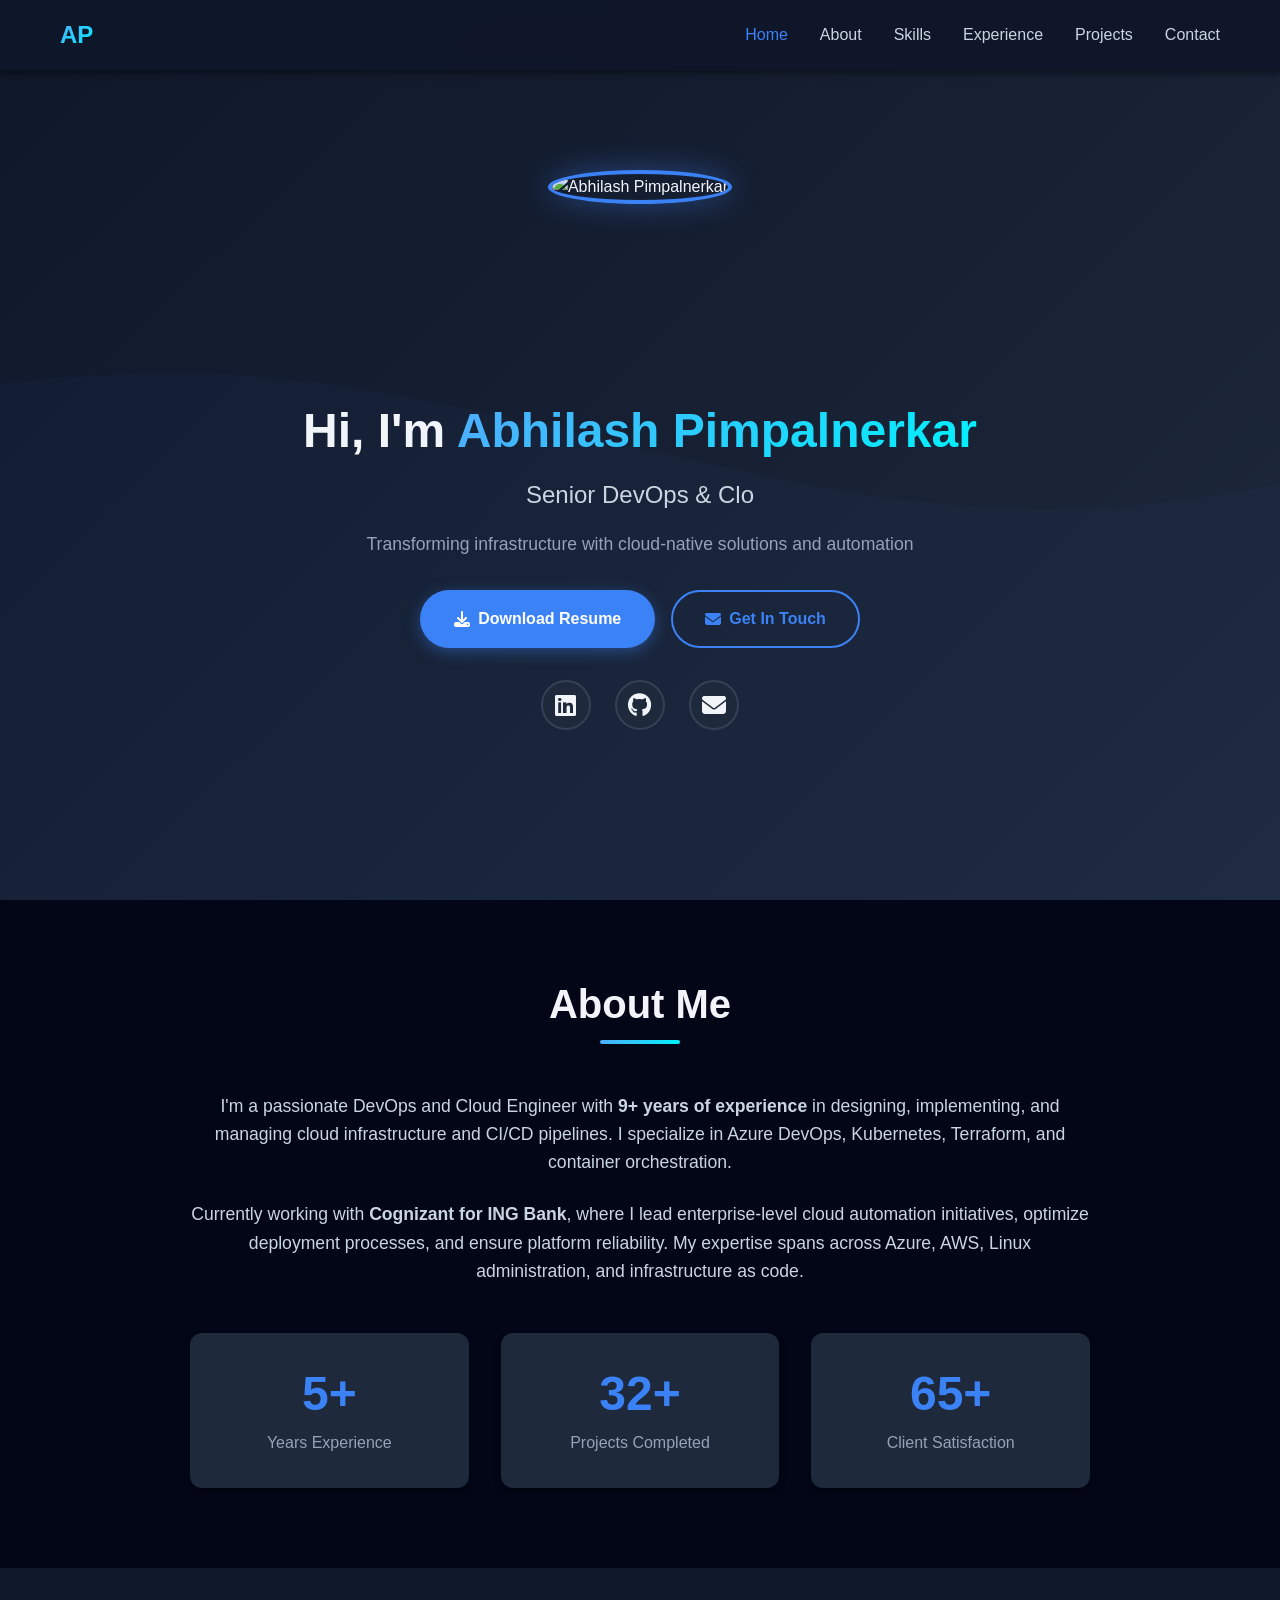
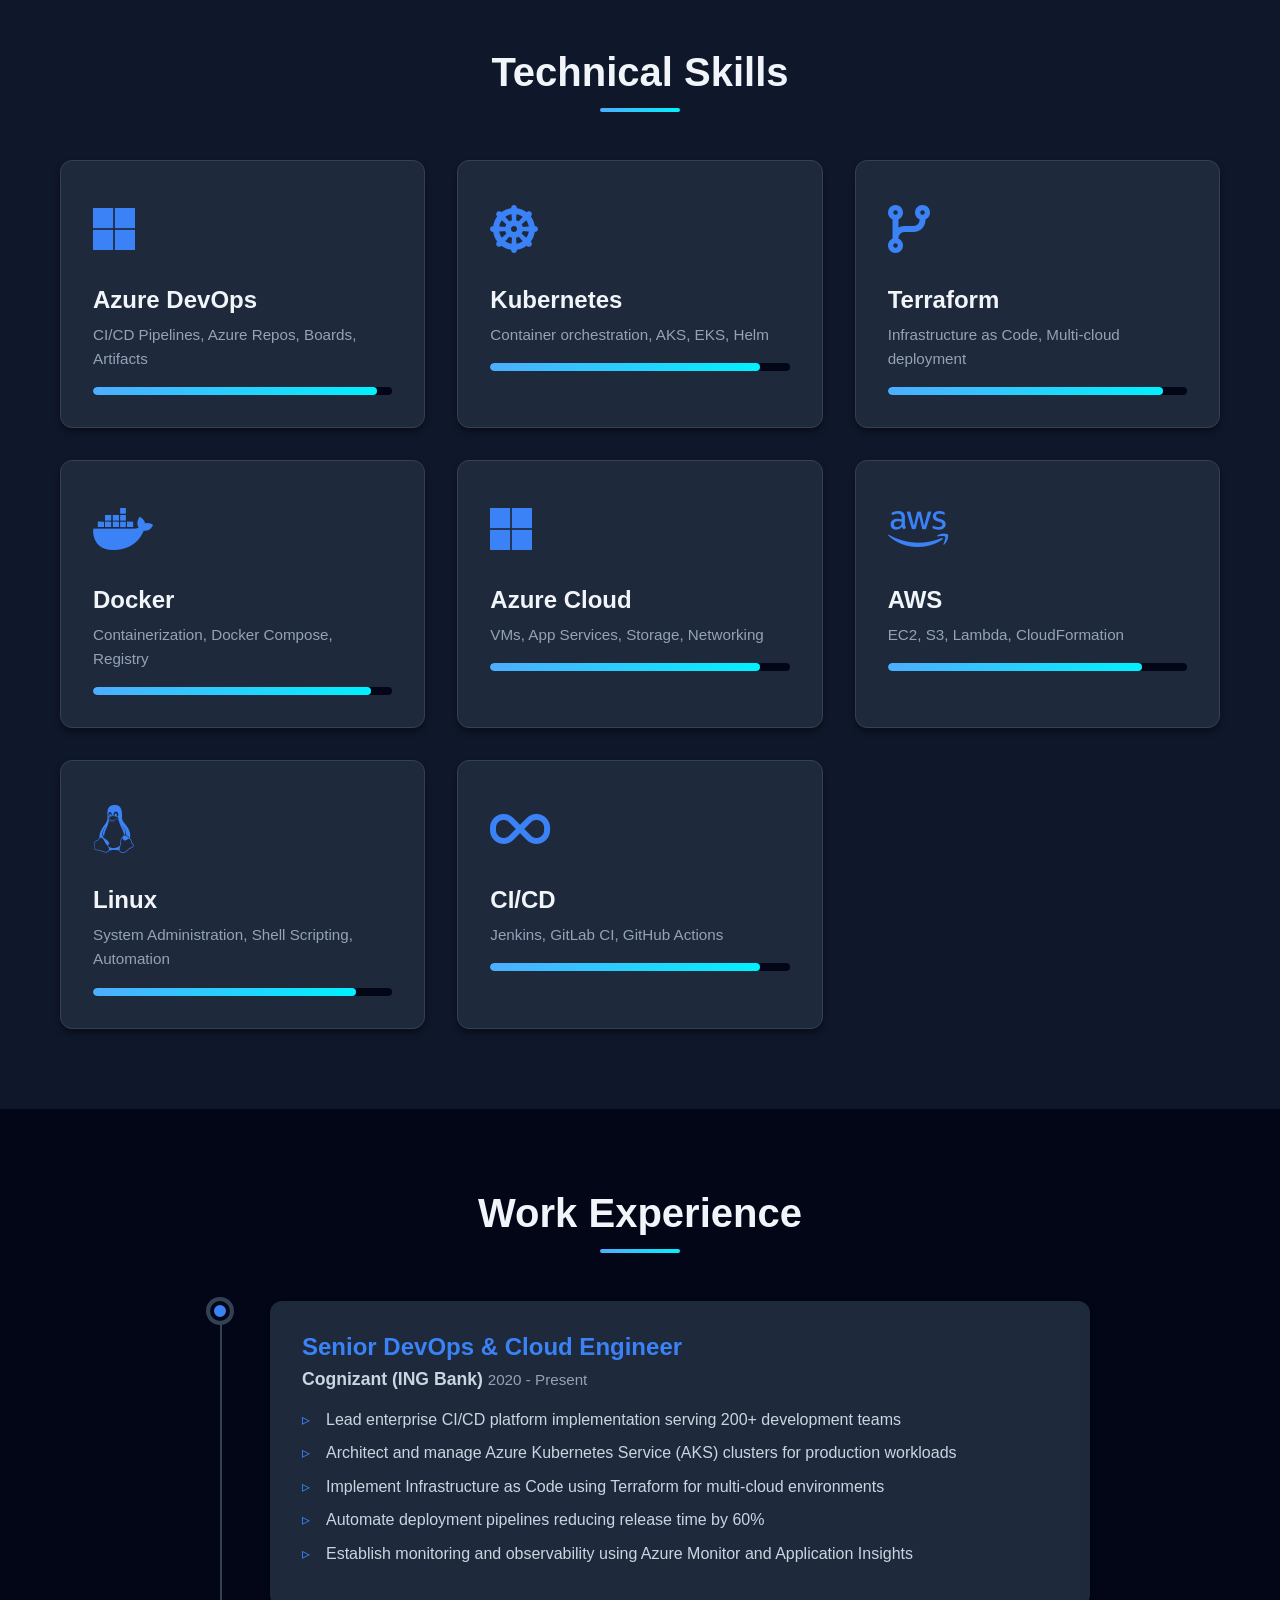
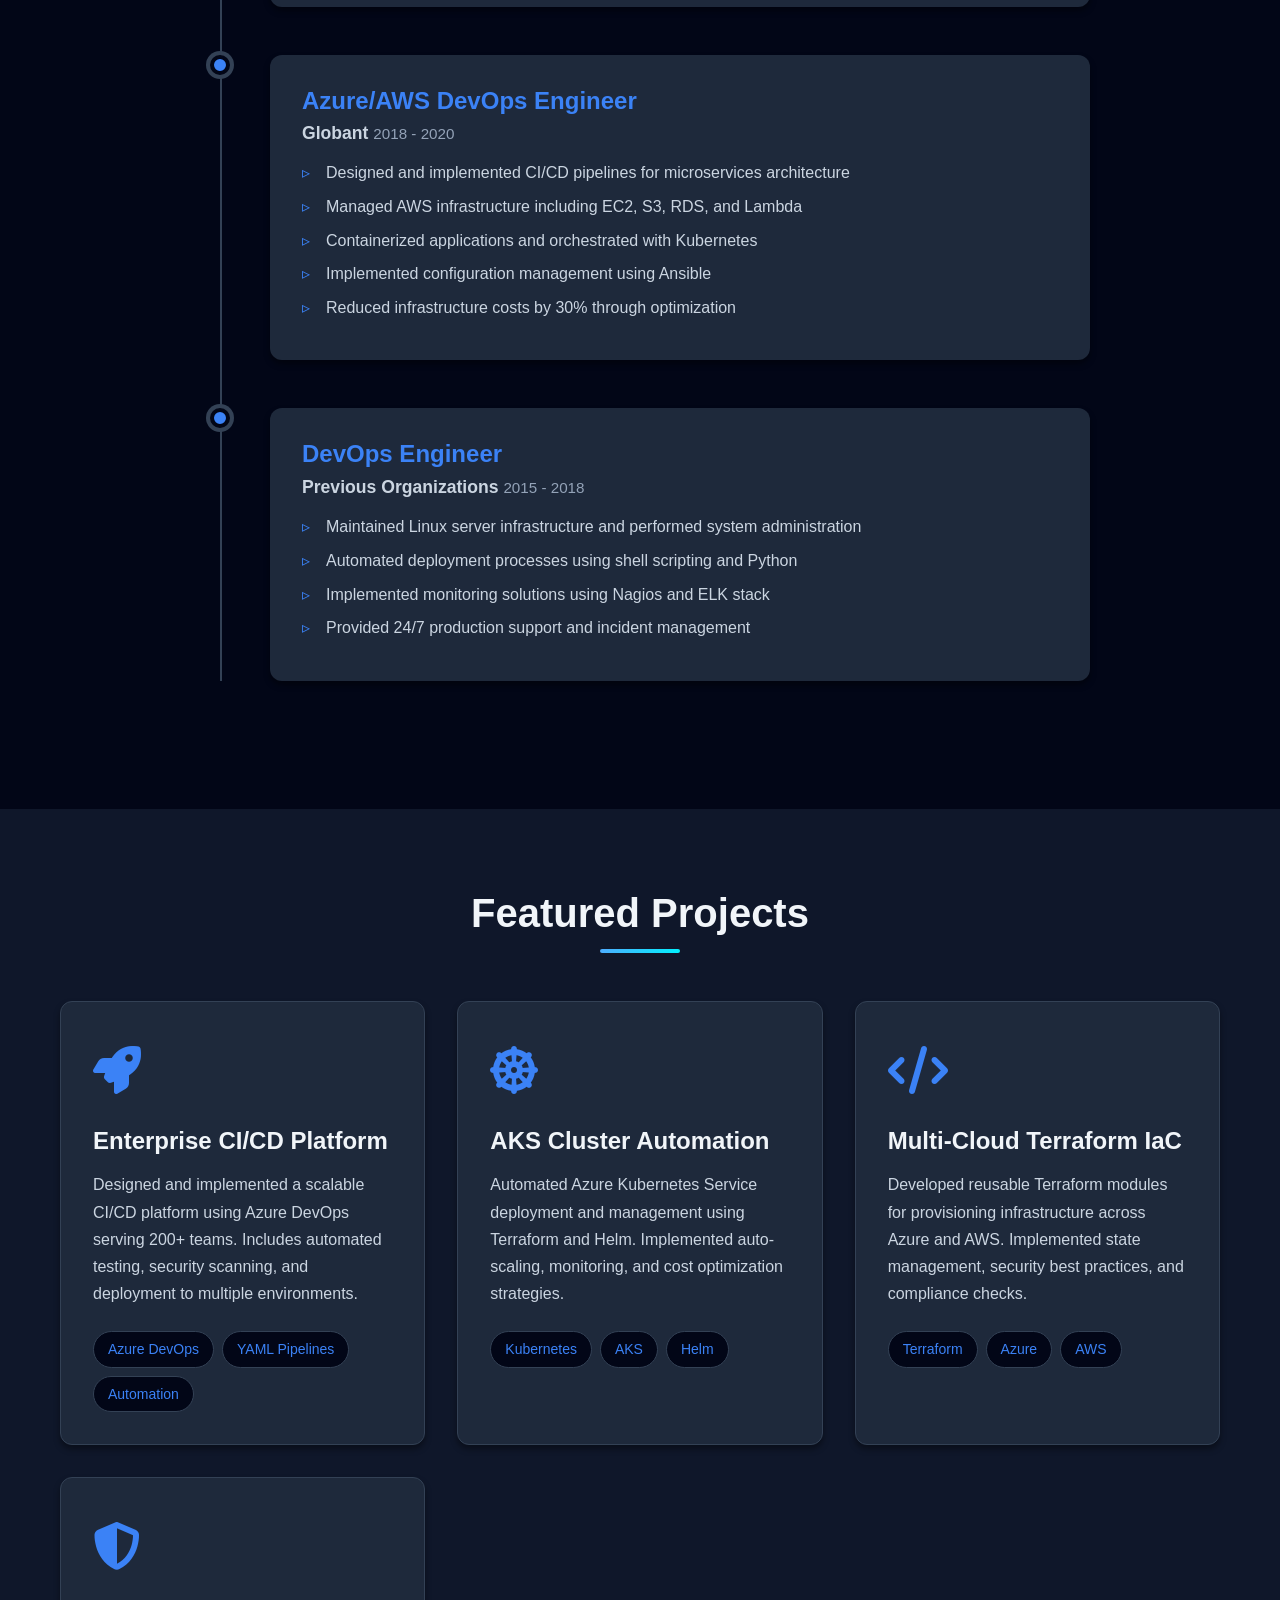
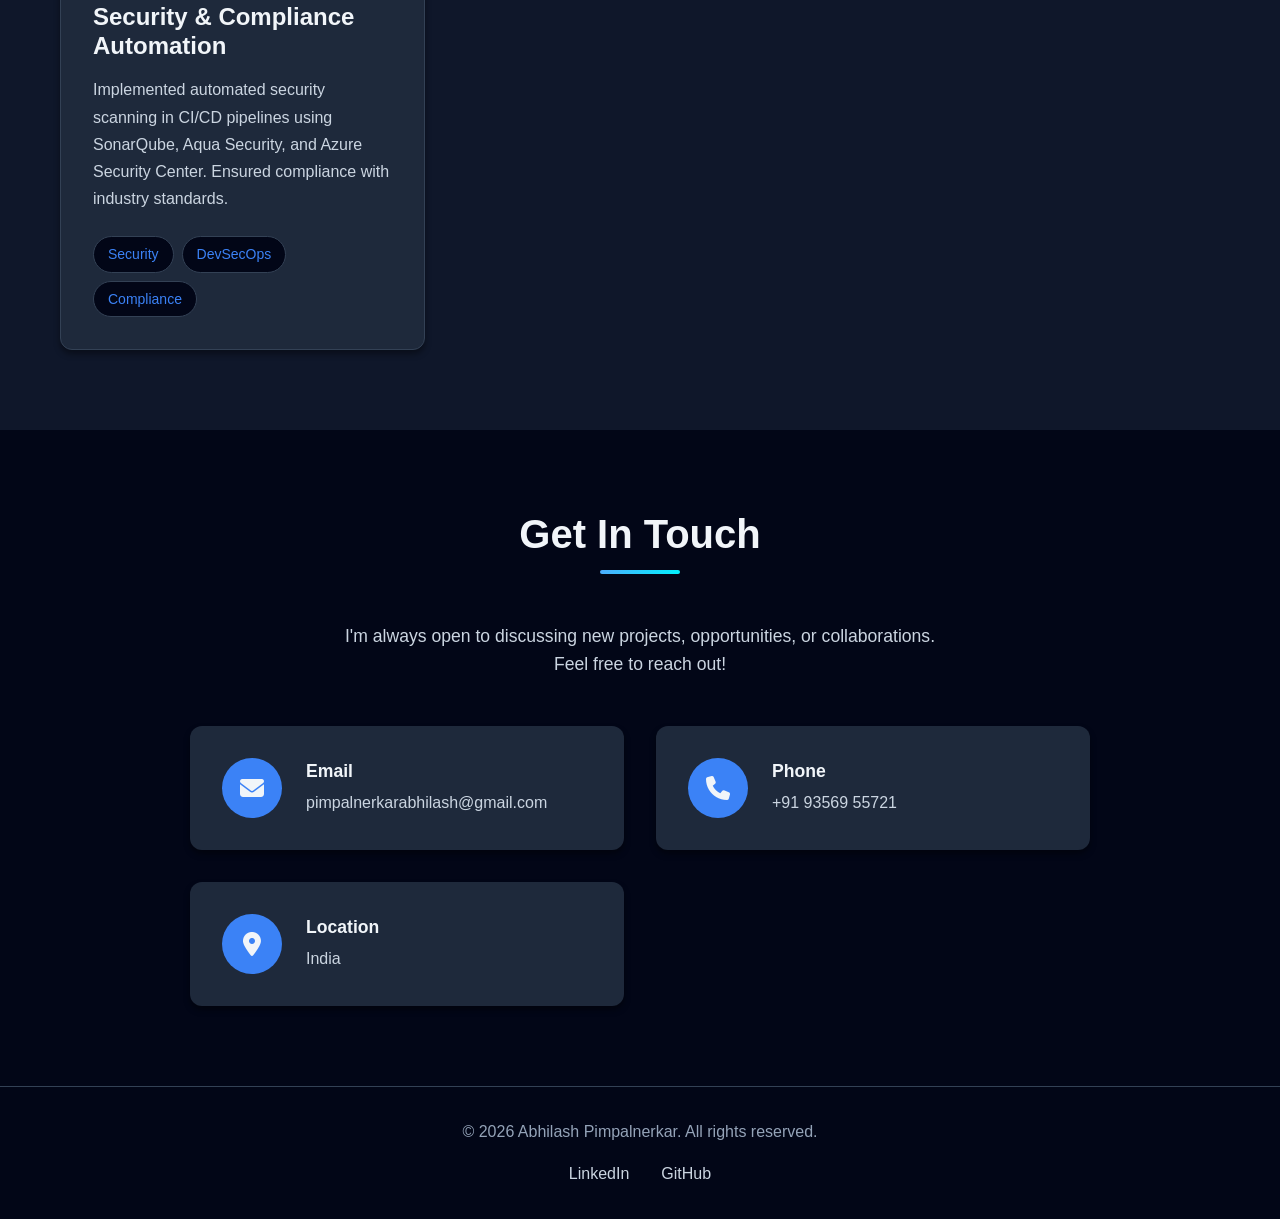
==== index.html @ 1d45cdfe "moved to root folder" ====
<!DOCTYPE html>
<html lang="en">
<head>
    <meta charset="UTF-8">
    <meta name="viewport" content="width=device-width, initial-scale=1.0">
    <meta name="description" content="Abhilash Pimpalnerkar - Senior DevOps & Cloud Engineer with 9+ years of experience in Azure, Kubernetes, Terraform, and CI/CD automation.">
    <meta name="keywords" content="DevOps, Cloud Engineer, Azure, Kubernetes, Terraform, Docker, AWS, CI/CD">
    <meta name="author" content="Abhilash Pimpalnerkar">
    <title>Abhilash Pimpalnerkar | Senior DevOps & Cloud Engineer</title>
    <link rel="stylesheet" href="style.css">
    <link rel="stylesheet" href="https://cdnjs.cloudflare.com/ajax/libs/font-awesome/6.4.0/css/all.min.css">
</head>
<body>
    <!-- Navigation -->
    <nav class="navbar">
        <div class="nav-container">
            <div class="nav-logo">AP</div>
            <ul class="nav-menu">
                <li><a href="#home" class="nav-link">Home</a></li>
                <li><a href="#about" class="nav-link">About</a></li>
                <li><a href="#skills" class="nav-link">Skills</a></li>
                <li><a href="#experience" class="nav-link">Experience</a></li>
                <li><a href="#projects" class="nav-link">Projects</a></li>
                <li><a href="#contact" class="nav-link">Contact</a></li>
            </ul>
            <div class="hamburger">
                <span class="bar"></span>
                <span class="bar"></span>
                <span class="bar"></span>
            </div>
        </div>
    </nav>

    <!-- Hero Section -->
    <section id="home" class="hero">
        <div class="hero-container">
            <div class="hero-content">
                <div class="profile-img-container">
                    <img src="assets/profile.jpg" alt="Abhilash Pimpalnerkar" class="profile-img">
                </div>
                <h1 class="hero-title">Hi, I'm <span class="highlight">Abhilash Pimpalnerkar</span></h1>
                <p class="hero-subtitle">Senior DevOps & Cloud Engineer</p>
                <p class="hero-description">
                    Transforming infrastructure with cloud-native solutions and automation
                </p>
                <div class="hero-buttons">
                    <a href="assets/resume.pdf" class="btn btn-primary" download>
                        <i class="fas fa-download"></i> Download Resume
                    </a>
                    <a href="#contact" class="btn btn-secondary">
                        <i class="fas fa-envelope"></i> Get In Touch
                    </a>
                </div>
                <div class="social-links">
                    <a href="https://linkedin.com/in/abhilash-pimpalnerkar" target="_blank" aria-label="LinkedIn">
                        <i class="fab fa-linkedin"></i>
                    </a>
                    <a href="https://github.com/abhilash-pimpalnerkar" target="_blank" aria-label="GitHub">
                        <i class="fab fa-github"></i>
                    </a>
                    <a href="mailto:pimpalnerkarabhilash@gmail.com" aria-label="Email">
                        <i class="fas fa-envelope"></i>
                    </a>
                </div>
            </div>
        </div>
    </section>

    <!-- About Section -->
    <section id="about" class="about">
        <div class="container">
            <h2 class="section-title">About Me</h2>
            <div class="about-content">
                <p class="about-text">
                    I'm a passionate DevOps and Cloud Engineer with <strong>9+ years of experience</strong> in designing, 
                    implementing, and managing cloud infrastructure and CI/CD pipelines. I specialize in Azure DevOps, 
                    Kubernetes, Terraform, and container orchestration.
                </p>
                <p class="about-text">
                    Currently working with <strong>Cognizant for ING Bank</strong>, where I lead enterprise-level cloud 
                    automation initiatives, optimize deployment processes, and ensure platform reliability. My expertise 
                    spans across Azure, AWS, Linux administration, and infrastructure as code.
                </p>
                <div class="about-stats">
                    <div class="stat-item">
                        <h3>9+</h3>
                        <p>Years Experience</p>
                    </div>
                    <div class="stat-item">
                        <h3>50+</h3>
                        <p>Projects Completed</p>
                    </div>
                    <div class="stat-item">
                        <h3>100%</h3>
                        <p>Client Satisfaction</p>
                    </div>
                </div>
            </div>
        </div>
    </section>

    <!-- Skills Section -->
    <section id="skills" class="skills">
        <div class="container">
            <h2 class="section-title">Technical Skills</h2>
            <div class="skills-grid">
                <div class="skill-card">
                    <div class="skill-icon"><i class="fab fa-microsoft"></i></div>
                    <h3>Azure DevOps</h3>
                    <p>CI/CD Pipelines, Azure Repos, Boards, Artifacts</p>
                    <div class="skill-bar">
                        <div class="skill-progress" style="width: 95%"></div>
                    </div>
                </div>
                <div class="skill-card">
                    <div class="skill-icon"><i class="fas fa-dharmachakra"></i></div>
                    <h3>Kubernetes</h3>
                    <p>Container orchestration, AKS, EKS, Helm</p>
                    <div class="skill-bar">
                        <div class="skill-progress" style="width: 90%"></div>
                    </div>
                </div>
                <div class="skill-card">
                    <div class="skill-icon"><i class="fas fa-code-branch"></i></div>
                    <h3>Terraform</h3>
                    <p>Infrastructure as Code, Multi-cloud deployment</p>
                    <div class="skill-bar">
                        <div class="skill-progress" style="width: 92%"></div>
                    </div>
                </div>
                <div class="skill-card">
                    <div class="skill-icon"><i class="fab fa-docker"></i></div>
                    <h3>Docker</h3>
                    <p>Containerization, Docker Compose, Registry</p>
                    <div class="skill-bar">
                        <div class="skill-progress" style="width: 93%"></div>
                    </div>
                </div>
                <div class="skill-card">
                    <div class="skill-icon"><i class="fab fa-microsoft"></i></div>
                    <h3>Azure Cloud</h3>
                    <p>VMs, App Services, Storage, Networking</p>
                    <div class="skill-bar">
                        <div class="skill-progress" style="width: 90%"></div>
                    </div>
                </div>
                <div class="skill-card">
                    <div class="skill-icon"><i class="fab fa-aws"></i></div>
                    <h3>AWS</h3>
                    <p>EC2, S3, Lambda, CloudFormation</p>
                    <div class="skill-bar">
                        <div class="skill-progress" style="width: 85%"></div>
                    </div>
                </div>
                <div class="skill-card">
                    <div class="skill-icon"><i class="fab fa-linux"></i></div>
                    <h3>Linux</h3>
                    <p>System Administration, Shell Scripting, Automation</p>
                    <div class="skill-bar">
                        <div class="skill-progress" style="width: 88%"></div>
                    </div>
                </div>
                <div class="skill-card">
                    <div class="skill-icon"><i class="fas fa-infinity"></i></div>
                    <h3>CI/CD</h3>
                    <p>Jenkins, GitLab CI, GitHub Actions</p>
                    <div class="skill-bar">
                        <div class="skill-progress" style="width: 90%"></div>
                    </div>
                </div>
            </div>
        </div>
    </section>

    <!-- Experience Section -->
    <section id="experience" class="experience">
        <div class="container">
            <h2 class="section-title">Work Experience</h2>
            <div class="timeline">
                <div class="timeline-item">
                    <div class="timeline-dot"></div>
                    <div class="timeline-content">
                        <h3>Senior DevOps & Cloud Engineer</h3>
                        <h4>Cognizant (ING Bank) <span class="duration">2020 - Present</span></h4>
                        <ul>
                            <li>Lead enterprise CI/CD platform implementation serving 200+ development teams</li>
                            <li>Architect and manage Azure Kubernetes Service (AKS) clusters for production workloads</li>
                            <li>Implement Infrastructure as Code using Terraform for multi-cloud environments</li>
                            <li>Automate deployment pipelines reducing release time by 60%</li>
                            <li>Establish monitoring and observability using Azure Monitor and Application Insights</li>
                        </ul>
                    </div>
                </div>
                <div class="timeline-item">
                    <div class="timeline-dot"></div>
                    <div class="timeline-content">
                        <h3>Azure/AWS DevOps Engineer</h3>
                        <h4>Globant <span class="duration">2018 - 2020</span></h4>
                        <ul>
                            <li>Designed and implemented CI/CD pipelines for microservices architecture</li>
                            <li>Managed AWS infrastructure including EC2, S3, RDS, and Lambda</li>
                            <li>Containerized applications and orchestrated with Kubernetes</li>
                            <li>Implemented configuration management using Ansible</li>
                            <li>Reduced infrastructure costs by 30% through optimization</li>
                        </ul>
                    </div>
                </div>
                <div class="timeline-item">
                    <div class="timeline-dot"></div>
                    <div class="timeline-content">
                        <h3>DevOps Engineer</h3>
                        <h4>Previous Organizations <span class="duration">2015 - 2018</span></h4>
                        <ul>
                            <li>Maintained Linux server infrastructure and performed system administration</li>
                            <li>Automated deployment processes using shell scripting and Python</li>
                            <li>Implemented monitoring solutions using Nagios and ELK stack</li>
                            <li>Provided 24/7 production support and incident management</li>
                        </ul>
                    </div>
                </div>
            </div>
        </div>
    </section>

    <!-- Projects Section -->
    <section id="projects" class="projects">
        <div class="container">
            <h2 class="section-title">Featured Projects</h2>
            <div class="projects-grid">
                <div class="project-card">
                    <div class="project-icon"><i class="fas fa-rocket"></i></div>
                    <h3>Enterprise CI/CD Platform</h3>
                    <p>
                        Designed and implemented a scalable CI/CD platform using Azure DevOps serving 200+ teams. 
                        Includes automated testing, security scanning, and deployment to multiple environments.
                    </p>
                    <div class="project-tags">
                        <span class="tag">Azure DevOps</span>
                        <span class="tag">YAML Pipelines</span>
                        <span class="tag">Automation</span>
                    </div>
                </div>
                <div class="project-card">
                    <div class="project-icon"><i class="fas fa-dharmachakra"></i></div>
                    <h3>AKS Cluster Automation</h3>
                    <p>
                        Automated Azure Kubernetes Service deployment and management using Terraform and Helm. 
                        Implemented auto-scaling, monitoring, and cost optimization strategies.
                    </p>
                    <div class="project-tags">
                        <span class="tag">Kubernetes</span>
                        <span class="tag">AKS</span>
                        <span class="tag">Helm</span>
                    </div>
                </div>
                <div class="project-card">
                    <div class="project-icon"><i class="fas fa-code"></i></div>
                    <h3>Multi-Cloud Terraform IaC</h3>
                    <p>
                        Developed reusable Terraform modules for provisioning infrastructure across Azure and AWS. 
                        Implemented state management, security best practices, and compliance checks.
                    </p>
                    <div class="project-tags">
                        <span class="tag">Terraform</span>
                        <span class="tag">Azure</span>
                        <span class="tag">AWS</span>
                    </div>
                </div>
                <div class="project-card">
                    <div class="project-icon"><i class="fas fa-shield-alt"></i></div>
                    <h3>Security & Compliance Automation</h3>
                    <p>
                        Implemented automated security scanning in CI/CD pipelines using SonarQube, Aqua Security, 
                        and Azure Security Center. Ensured compliance with industry standards.
                    </p>
                    <div class="project-tags">
                        <span class="tag">Security</span>
                        <span class="tag">DevSecOps</span>
                        <span class="tag">Compliance</span>
                    </div>
                </div>
            </div>
        </div>
    </section>

    <!-- Contact Section -->
    <section id="contact" class="contact">
        <div class="container">
            <h2 class="section-title">Get In Touch</h2>
            <div class="contact-content">
                <p class="contact-description">
                    I'm always open to discussing new projects, opportunities, or collaborations. 
                    Feel free to reach out!
                </p>
                <div class="contact-info">
                    <div class="contact-item">
                        <div class="contact-icon"><i class="fas fa-envelope"></i></div>
                        <div class="contact-details">
                            <h3>Email</h3>
                            <a href="mailto:pimpalnerkarabhilash@gmail.com">pimpalnerkarabhilash@gmail.com</a>
                        </div>
                    </div>
                    <div class="contact-item">
                        <div class="contact-icon"><i class="fas fa-phone"></i></div>
                        <div class="contact-details">
                            <h3>Phone</h3>
                            <a href="tel:+919356955721">+91 93569 55721</a>
                        </div>
                    </div>
                    <div class="contact-item">
                        <div class="contact-icon"><i class="fas fa-map-marker-alt"></i></div>
                        <div class="contact-details">
                            <h3>Location</h3>
                            <p>India</p>
                        </div>
                    </div>
                </div>
            </div>
        </div>
    </section>

    <!-- Footer -->
    <footer class="footer">
        <div class="container">
            <p>&copy; 2026 Abhilash Pimpalnerkar. All rights reserved.</p>
            <div class="footer-links">
                <a href="https://linkedin.com/in/abhilash-pimpalnerkar" target="_blank">LinkedIn</a>
                <a href="https://github.com/abhilash-pimpalnerkar" target="_blank">GitHub</a>
            </div>
        </div>
    </footer>

    <script src="script.js"></script>
</body>
</html>
---- style.css ----
/* ========================================
   CSS Variables & Reset
   ======================================== */
:root {
    --primary-color: #3b82f6;
    --primary-dark: #2563eb;
    --secondary-color: #10b981;
    --accent-color: #f59e0b;
    --bg-dark: #0f172a;
    --bg-darker: #020617;
    --bg-light: #1e293b;
    --bg-card: #1e293b;
    --text-primary: #f1f5f9;
    --text-secondary: #cbd5e1;
    --text-muted: #94a3b8;
    --border-color: #334155;
    --gradient-1: linear-gradient(135deg, #667eea 0%, #764ba2 100%);
    --gradient-2: linear-gradient(135deg, #f093fb 0%, #f5576c 100%);
    --gradient-3: linear-gradient(135deg, #4facfe 0%, #00f2fe 100%);
    --shadow-sm: 0 1px 3px rgba(0, 0, 0, 0.3);
    --shadow-md: 0 4px 6px rgba(0, 0, 0, 0.4);
    --shadow-lg: 0 10px 25px rgba(0, 0, 0, 0.5);
    --transition: all 0.3s ease;
}

* {
    margin: 0;
    padding: 0;
    box-sizing: border-box;
}

html {
    scroll-behavior: smooth;
    font-size: 16px;
}

body {
    font-family: 'Segoe UI', Tahoma, Geneva, Verdana, sans-serif;
    background: var(--bg-dark);
    color: var(--text-primary);
    line-height: 1.6;
    overflow-x: hidden;
}

.container {
    max-width: 1200px;
    margin: 0 auto;
    padding: 0 20px;
}

section {
    padding: 80px 0;
}

h1, h2, h3, h4, h5, h6 {
    font-weight: 700;
    line-height: 1.2;
}

a {
    text-decoration: none;
    color: inherit;
    transition: var(--transition);
}

img {
    max-width: 100%;
    height: auto;
}

/* ========================================
   Navigation Bar
   ======================================== */
.navbar {
    position: fixed;
    top: 0;
    left: 0;
    right: 0;
    background: rgba(15, 23, 42, 0.95);
    backdrop-filter: blur(10px);
    padding: 1rem 0;
    z-index: 1000;
    box-shadow: var(--shadow-md);
}

.nav-container {
    max-width: 1200px;
    margin: 0 auto;
    padding: 0 20px;
    display: flex;
    justify-content: space-between;
    align-items: center;
}

.nav-logo {
    font-size: 1.5rem;
    font-weight: 700;
    color: var(--primary-color);
    background: var(--gradient-3);
    -webkit-background-clip: text;
    -webkit-text-fill-color: transparent;
    background-clip: text;
}

.nav-menu {
    display: flex;
    list-style: none;
    gap: 2rem;
}

.nav-link {
    color: var(--text-secondary);
    font-weight: 500;
    position: relative;
    padding: 0.5rem 0;
}

.nav-link::after {
    content: '';
    position: absolute;
    bottom: 0;
    left: 0;
    width: 0;
    height: 2px;
    background: var(--primary-color);
    transition: width 0.3s ease;
}

.nav-link:hover,
.nav-link.active {
    color: var(--primary-color);
}

.nav-link:hover::after {
    width: 100%;
}

.hamburger {
    display: none;
    flex-direction: column;
    cursor: pointer;
}

.hamburger .bar {
    width: 25px;
    height: 3px;
    background: var(--text-primary);
    margin: 3px 0;
    transition: var(--transition);
}

/* ========================================
   Hero Section
   ======================================== */
.hero {
    min-height: 100vh;
    display: flex;
    align-items: center;
    justify-content: center;
    background: linear-gradient(135deg, #0f172a 0%, #1e293b 100%);
    position: relative;
    overflow: hidden;
    padding-top: 80px;
}

.hero::before {
    content: '';
    position: absolute;
    top: 0;
    left: 0;
    right: 0;
    bottom: 0;
    background: url('data:image/svg+xml,<svg xmlns="http://www.w3.org/2000/svg" viewBox="0 0 1440 320"><path fill="%233b82f6" fill-opacity="0.1" d="M0,96L48,112C96,128,192,160,288,160C384,160,480,128,576,133.3C672,139,768,181,864,181.3C960,181,1056,139,1152,122.7C1248,107,1344,117,1392,122.7L1440,128L1440,320L1392,320C1344,320,1248,320,1152,320C1056,320,960,320,864,320C768,320,672,320,576,320C480,320,384,320,288,320C192,320,96,320,48,320L0,320Z"></path></svg>') no-repeat bottom;
    background-size: cover;
    opacity: 0.3;
}

.hero-container {
    position: relative;
    z-index: 1;
    text-align: center;
}

.profile-img-container {
    width: 200px;
    height: 200px;
    margin: 0 auto 2rem;
    position: relative;
}

.profile-img {
    width: 100%;
    height: 100%;
    border-radius: 50%;
    object-fit: cover;
    border: 4px solid var(--primary-color);
    box-shadow: 0 0 30px rgba(59, 130, 246, 0.4);
    animation: float 3s ease-in-out infinite;
}

@keyframes float {
    0%, 100% {
        transform: translateY(0);
    }
    50% {
        transform: translateY(-10px);
    }
}

.hero-title {
    font-size: 3rem;
    margin-bottom: 1rem;
    animation: fadeInUp 0.8s ease;
}

.highlight {
    background: var(--gradient-3);
    -webkit-background-clip: text;
    -webkit-text-fill-color: transparent;
    background-clip: text;
}

.hero-subtitle {
    font-size: 1.5rem;
    color: var(--text-secondary);
    margin-bottom: 1rem;
    animation: fadeInUp 1s ease;
}

.hero-description {
    font-size: 1.1rem;
    color: var(--text-muted);
    max-width: 600px;
    margin: 0 auto 2rem;
    animation: fadeInUp 1.2s ease;
}

@keyframes fadeInUp {
    from {
        opacity: 0;
        transform: translateY(30px);
    }
    to {
        opacity: 1;
        transform: translateY(0);
    }
}

.hero-buttons {
    display: flex;
    gap: 1rem;
    justify-content: center;
    margin-bottom: 2rem;
    flex-wrap: wrap;
}

.btn {
    padding: 0.875rem 2rem;
    border-radius: 50px;
    font-weight: 600;
    display: inline-flex;
    align-items: center;
    gap: 0.5rem;
    transition: var(--transition);
    cursor: pointer;
    border: 2px solid transparent;
}

.btn-primary {
    background: var(--primary-color);
    color: white;
    box-shadow: 0 4px 15px rgba(59, 130, 246, 0.4);
}

.btn-primary:hover {
    background: var(--primary-dark);
    transform: translateY(-2px);
    box-shadow: 0 6px 20px rgba(59, 130, 246, 0.6);
}

.btn-secondary {
    background: transparent;
    color: var(--primary-color);
    border-color: var(--primary-color);
}

.btn-secondary:hover {
    background: var(--primary-color);
    color: white;
    transform: translateY(-2px);
}

.social-links {
    display: flex;
    justify-content: center;
    gap: 1.5rem;
}

.social-links a {
    width: 50px;
    height: 50px;
    display: flex;
    align-items: center;
    justify-content: center;
    border-radius: 50%;
    background: var(--bg-card);
    color: var(--text-primary);
    font-size: 1.5rem;
    transition: var(--transition);
    border: 2px solid var(--border-color);
}

.social-links a:hover {
    background: var(--primary-color);
    transform: translateY(-3px);
    box-shadow: 0 5px 15px rgba(59, 130, 246, 0.4);
}

/* ========================================
   Section Titles
   ======================================== */
.section-title {
    font-size: 2.5rem;
    text-align: center;
    margin-bottom: 3rem;
    position: relative;
    padding-bottom: 1rem;
}

.section-title::after {
    content: '';
    position: absolute;
    bottom: 0;
    left: 50%;
    transform: translateX(-50%);
    width: 80px;
    height: 4px;
    background: var(--gradient-3);
    border-radius: 2px;
}

/* ========================================
   About Section
   ======================================== */
.about {
    background: var(--bg-darker);
}

.about-content {
    max-width: 900px;
    margin: 0 auto;
}

.about-text {
    font-size: 1.1rem;
    color: var(--text-secondary);
    margin-bottom: 1.5rem;
    text-align: center;
}

.about-stats {
    display: grid;
    grid-template-columns: repeat(auto-fit, minmax(200px, 1fr));
    gap: 2rem;
    margin-top: 3rem;
}

.stat-item {
    text-align: center;
    padding: 2rem;
    background: var(--bg-card);
    border-radius: 12px;
    box-shadow: var(--shadow-md);
    transition: var(--transition);
}

.stat-item:hover {
    transform: translateY(-5px);
    box-shadow: var(--shadow-lg);
}

.stat-item h3 {
    font-size: 3rem;
    color: var(--primary-color);
    margin-bottom: 0.5rem;
}

.stat-item p {
    color: var(--text-muted);
    font-size: 1rem;
}

/* ========================================
   Skills Section
   ======================================== */
.skills {
    background: var(--bg-dark);
}

.skills-grid {
    display: grid;
    grid-template-columns: repeat(auto-fit, minmax(280px, 1fr));
    gap: 2rem;
}

.skill-card {
    background: var(--bg-card);
    padding: 2rem;
    border-radius: 12px;
    box-shadow: var(--shadow-md);
    transition: var(--transition);
    border: 1px solid var(--border-color);
}

.skill-card:hover {
    transform: translateY(-5px);
    box-shadow: var(--shadow-lg);
    border-color: var(--primary-color);
}

.skill-icon {
    font-size: 3rem;
    color: var(--primary-color);
    margin-bottom: 1rem;
}

.skill-card h3 {
    font-size: 1.5rem;
    margin-bottom: 0.5rem;
}

.skill-card p {
    color: var(--text-muted);
    margin-bottom: 1rem;
    font-size: 0.95rem;
}

.skill-bar {
    height: 8px;
    background: var(--bg-darker);
    border-radius: 4px;
    overflow: hidden;
}

.skill-progress {
    height: 100%;
    background: var(--gradient-3);
    border-radius: 4px;
    transition: width 1s ease;
}

/* ========================================
   Experience Section
   ======================================== */
.experience {
    background: var(--bg-darker);
}

.timeline {
    position: relative;
    max-width: 900px;
    margin: 0 auto;
}

.timeline::before {
    content: '';
    position: absolute;
    left: 30px;
    top: 0;
    bottom: 0;
    width: 2px;
    background: var(--border-color);
}

.timeline-item {
    position: relative;
    padding-left: 80px;
    margin-bottom: 3rem;
}

.timeline-dot {
    position: absolute;
    left: 20px;
    top: 0;
    width: 20px;
    height: 20px;
    border-radius: 50%;
    background: var(--primary-color);
    border: 4px solid var(--bg-darker);
    box-shadow: 0 0 0 4px var(--border-color);
}

.timeline-content {
    background: var(--bg-card);
    padding: 2rem;
    border-radius: 12px;
    box-shadow: var(--shadow-md);
    transition: var(--transition);
}

.timeline-content:hover {
    transform: translateX(5px);
    box-shadow: var(--shadow-lg);
}

.timeline-content h3 {
    font-size: 1.5rem;
    color: var(--primary-color);
    margin-bottom: 0.5rem;
}

.timeline-content h4 {
    font-size: 1.1rem;
    color: var(--text-secondary);
    margin-bottom: 1rem;
}

.duration {
    color: var(--text-muted);
    font-weight: 400;
    font-size: 0.95rem;
}

.timeline-content ul {
    list-style: none;
    padding-left: 0;
}

.timeline-content li {
    color: var(--text-secondary);
    margin-bottom: 0.5rem;
    padding-left: 1.5rem;
    position: relative;
}

.timeline-content li::before {
    content: '▹';
    position: absolute;
    left: 0;
    color: var(--primary-color);
}

/* ========================================
   Projects Section
   ======================================== */
.projects {
    background: var(--bg-dark);
}

.projects-grid {
    display: grid;
    grid-template-columns: repeat(auto-fit, minmax(300px, 1fr));
    gap: 2rem;
}

.project-card {
    background: var(--bg-card);
    padding: 2rem;
    border-radius: 12px;
    box-shadow: var(--shadow-md);
    transition: var(--transition);
    border: 1px solid var(--border-color);
}

.project-card:hover {
    transform: translateY(-5px);
    box-shadow: var(--shadow-lg);
    border-color: var(--primary-color);
}

.project-icon {
    font-size: 3rem;
    color: var(--primary-color);
    margin-bottom: 1rem;
}

.project-card h3 {
    font-size: 1.5rem;
    margin-bottom: 1rem;
}

.project-card p {
    color: var(--text-secondary);
    margin-bottom: 1.5rem;
    line-height: 1.7;
}

.project-tags {
    display: flex;
    flex-wrap: wrap;
    gap: 0.5rem;
}

.tag {
    padding: 0.375rem 0.875rem;
    background: var(--bg-darker);
    color: var(--primary-color);
    border-radius: 20px;
    font-size: 0.875rem;
    border: 1px solid var(--border-color);
}

/* ========================================
   Contact Section
   ======================================== */
.contact {
    background: var(--bg-darker);
}

.contact-description {
    text-align: center;
    font-size: 1.1rem;
    color: var(--text-secondary);
    max-width: 600px;
    margin: 0 auto 3rem;
}

.contact-info {
    display: grid;
    grid-template-columns: repeat(auto-fit, minmax(280px, 1fr));
    gap: 2rem;
    max-width: 900px;
    margin: 0 auto;
}

.contact-item {
    display: flex;
    align-items: center;
    gap: 1.5rem;
    padding: 2rem;
    background: var(--bg-card);
    border-radius: 12px;
    box-shadow: var(--shadow-md);
    transition: var(--transition);
}

.contact-item:hover {
    transform: translateY(-5px);
    box-shadow: var(--shadow-lg);
}

.contact-icon {
    width: 60px;
    height: 60px;
    display: flex;
    align-items: center;
    justify-content: center;
    background: var(--primary-color);
    border-radius: 50%;
    font-size: 1.5rem;
    flex-shrink: 0;
}

.contact-details h3 {
    font-size: 1.1rem;
    margin-bottom: 0.5rem;
}

.contact-details a,
.contact-details p {
    color: var(--text-secondary);
}

.contact-details a:hover {
    color: var(--primary-color);
}

/* ========================================
   Footer
   ======================================== */
.footer {
    background: var(--bg-darker);
    padding: 2rem 0;
    text-align: center;
    border-top: 1px solid var(--border-color);
}

.footer p {
    color: var(--text-muted);
    margin-bottom: 1rem;
}

.footer-links {
    display: flex;
    justify-content: center;
    gap: 2rem;
}

.footer-links a {
    color: var(--text-secondary);
    font-weight: 500;
}

.footer-links a:hover {
    color: var(--primary-color);
}

/* ========================================
   Responsive Design
   ======================================== */
@media (max-width: 768px) {
    .hamburger {
        display: flex;
    }

    .nav-menu {
        position: fixed;
        left: -100%;
        top: 70px;
        flex-direction: column;
        background: var(--bg-darker);
        width: 100%;
        text-align: center;
        transition: 0.3s;
        box-shadow: var(--shadow-lg);
        padding: 2rem 0;
    }

    .nav-menu.active {
        left: 0;
    }

    .hero-title {
        font-size: 2rem;
    }

    .hero-subtitle {
        font-size: 1.2rem;
    }

    .hero-description {
        font-size: 1rem;
    }

    .section-title {
        font-size: 2rem;
    }

    .timeline::before {
        left: 10px;
    }

    .timeline-item {
        padding-left: 50px;
    }

    .timeline-dot {
        left: 0;
    }

    .hero-buttons {
        flex-direction: column;
        align-items: center;
    }

    .btn {
        width: 100%;
        max-width: 300px;
    }
}

@media (max-width: 480px) {
    .hero-title {
        font-size: 1.75rem;
    }

    .section-title {
        font-size: 1.75rem;
    }

    .profile-img-container {
        width: 150px;
        height: 150px;
    }

    .stat-item h3 {
        font-size: 2rem;
    }
}
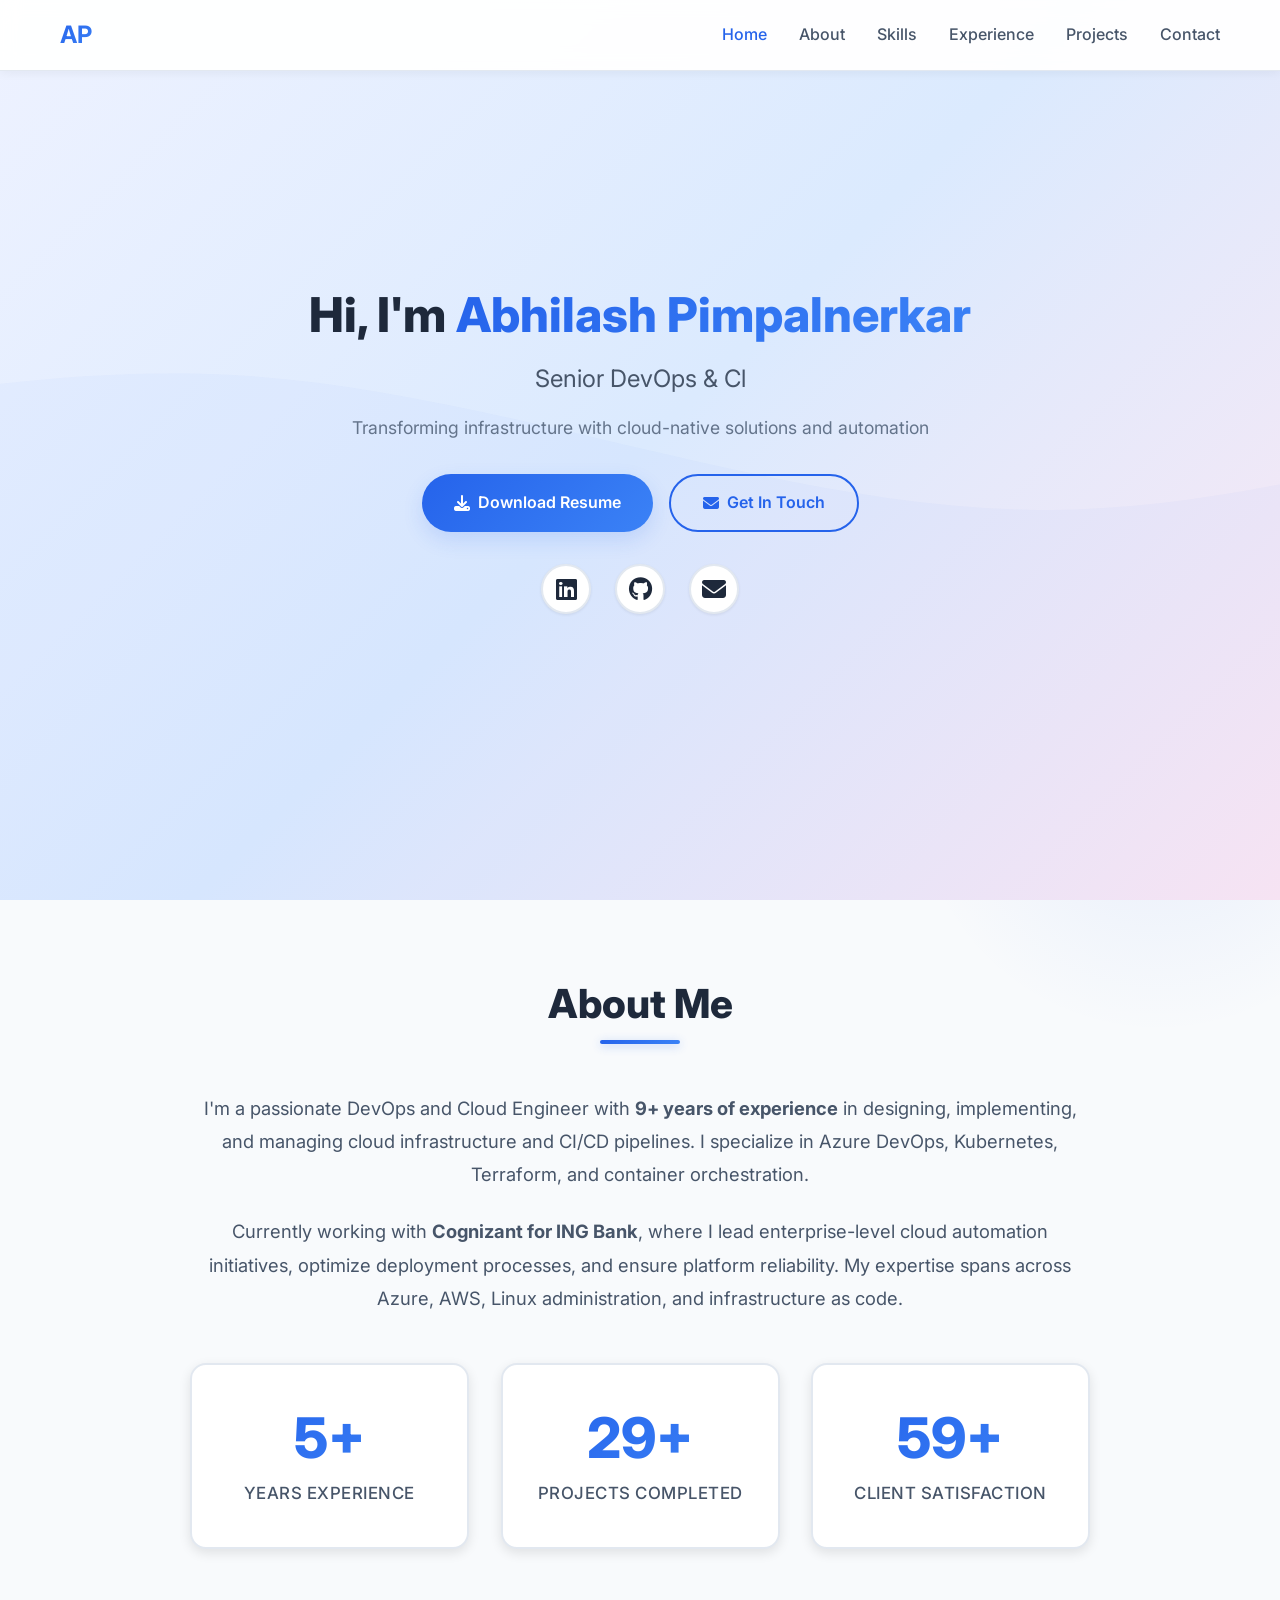
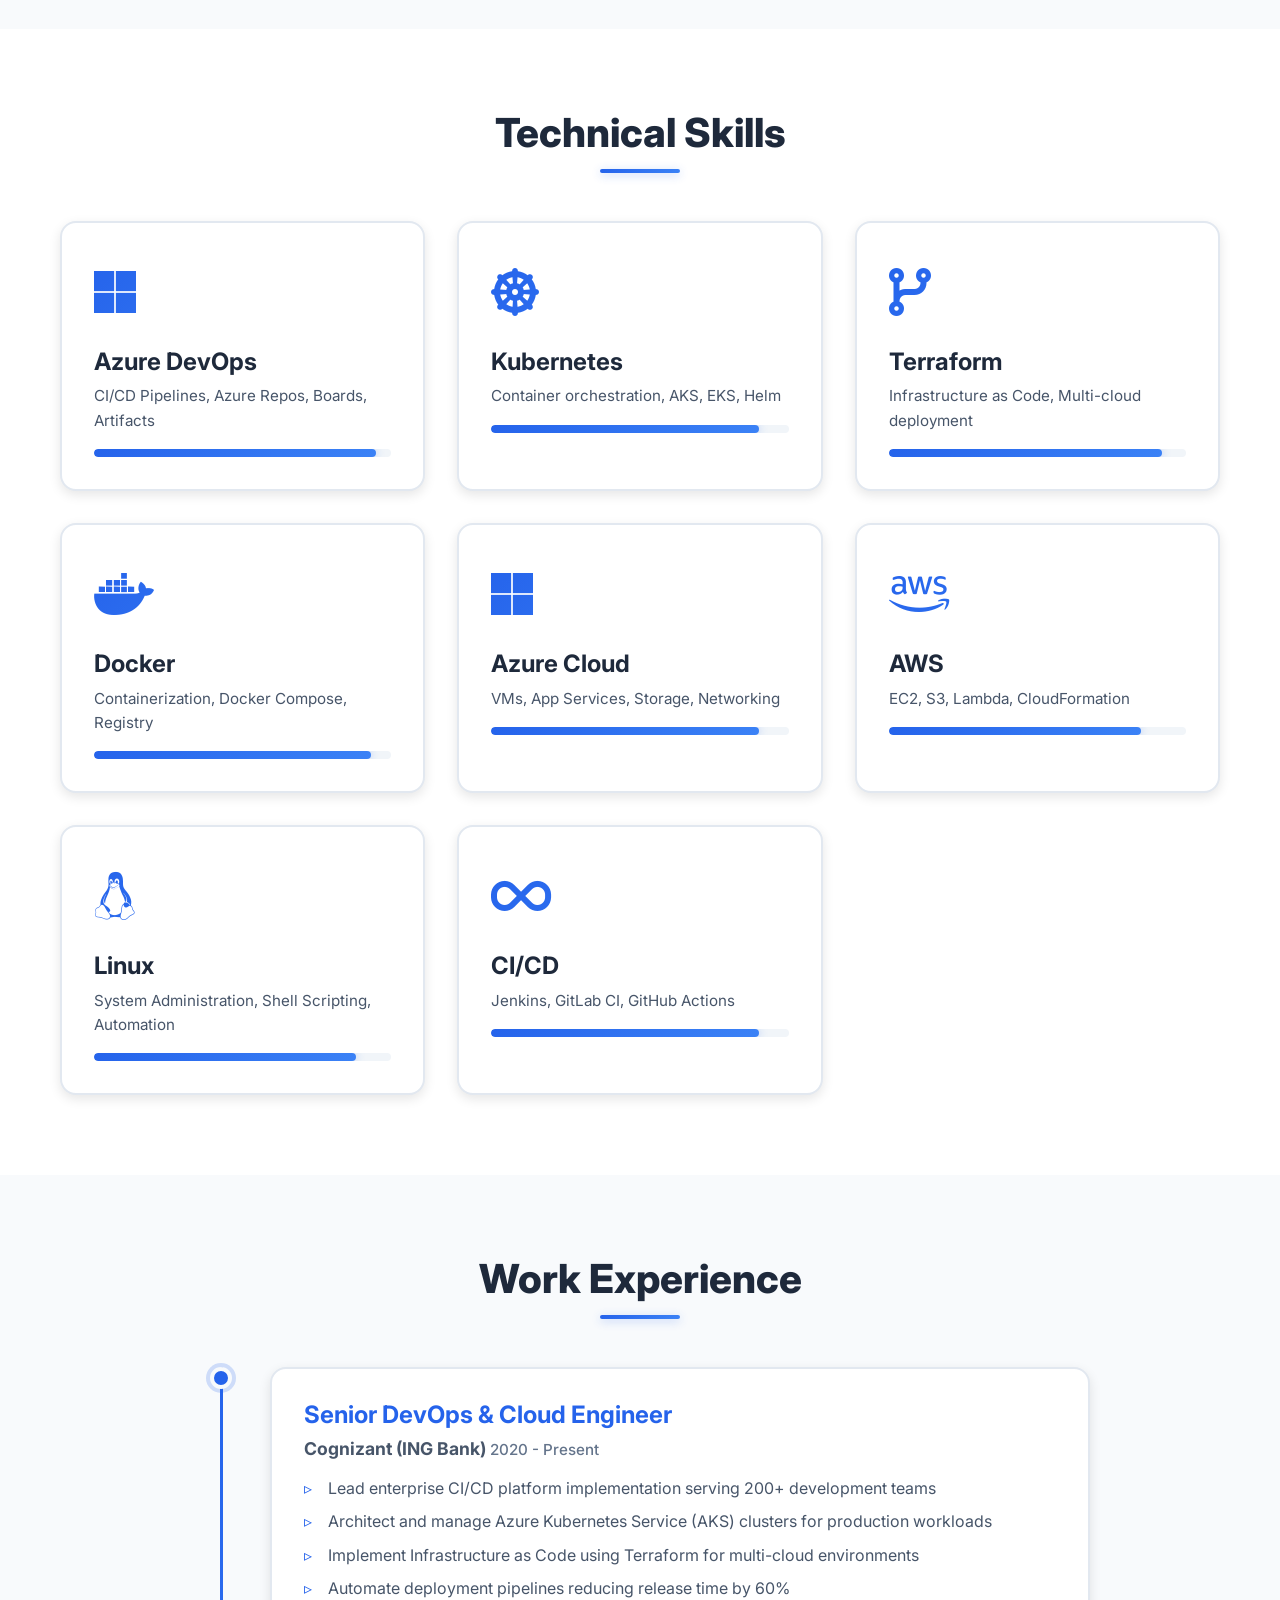
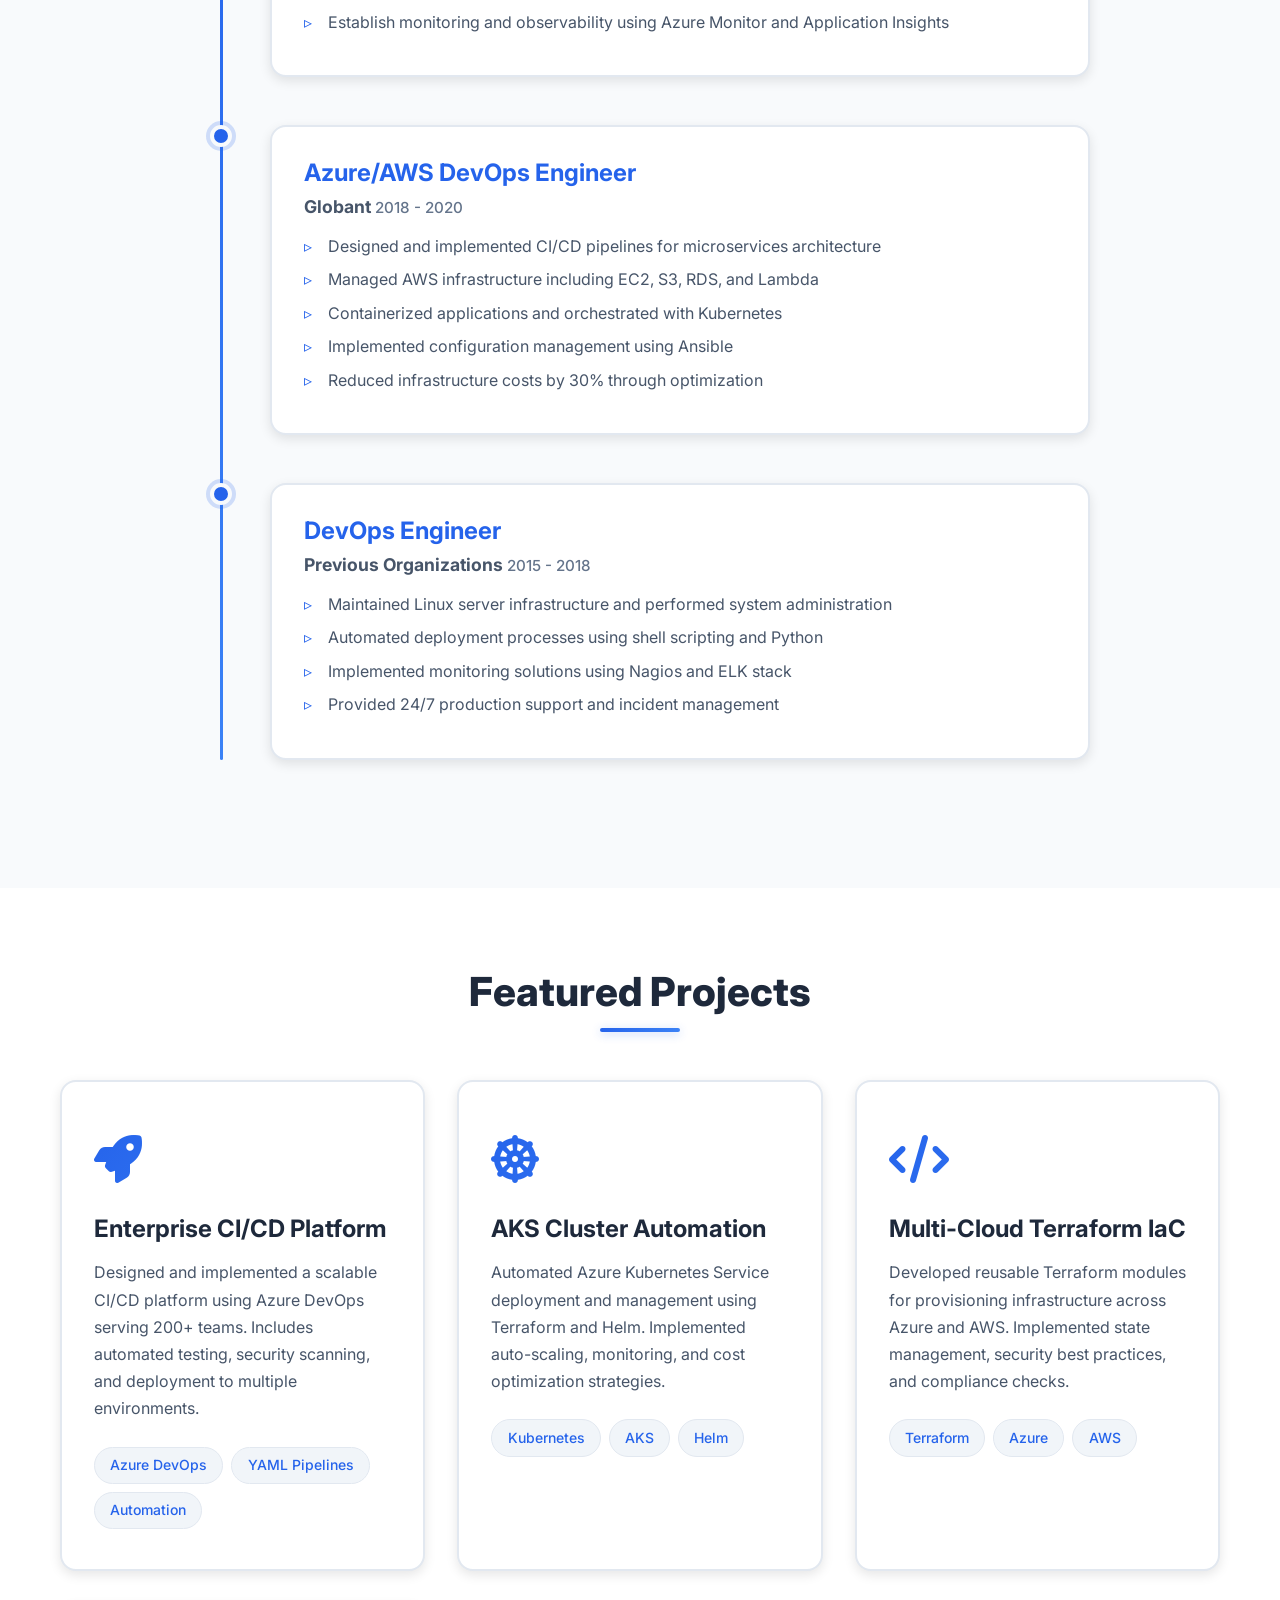
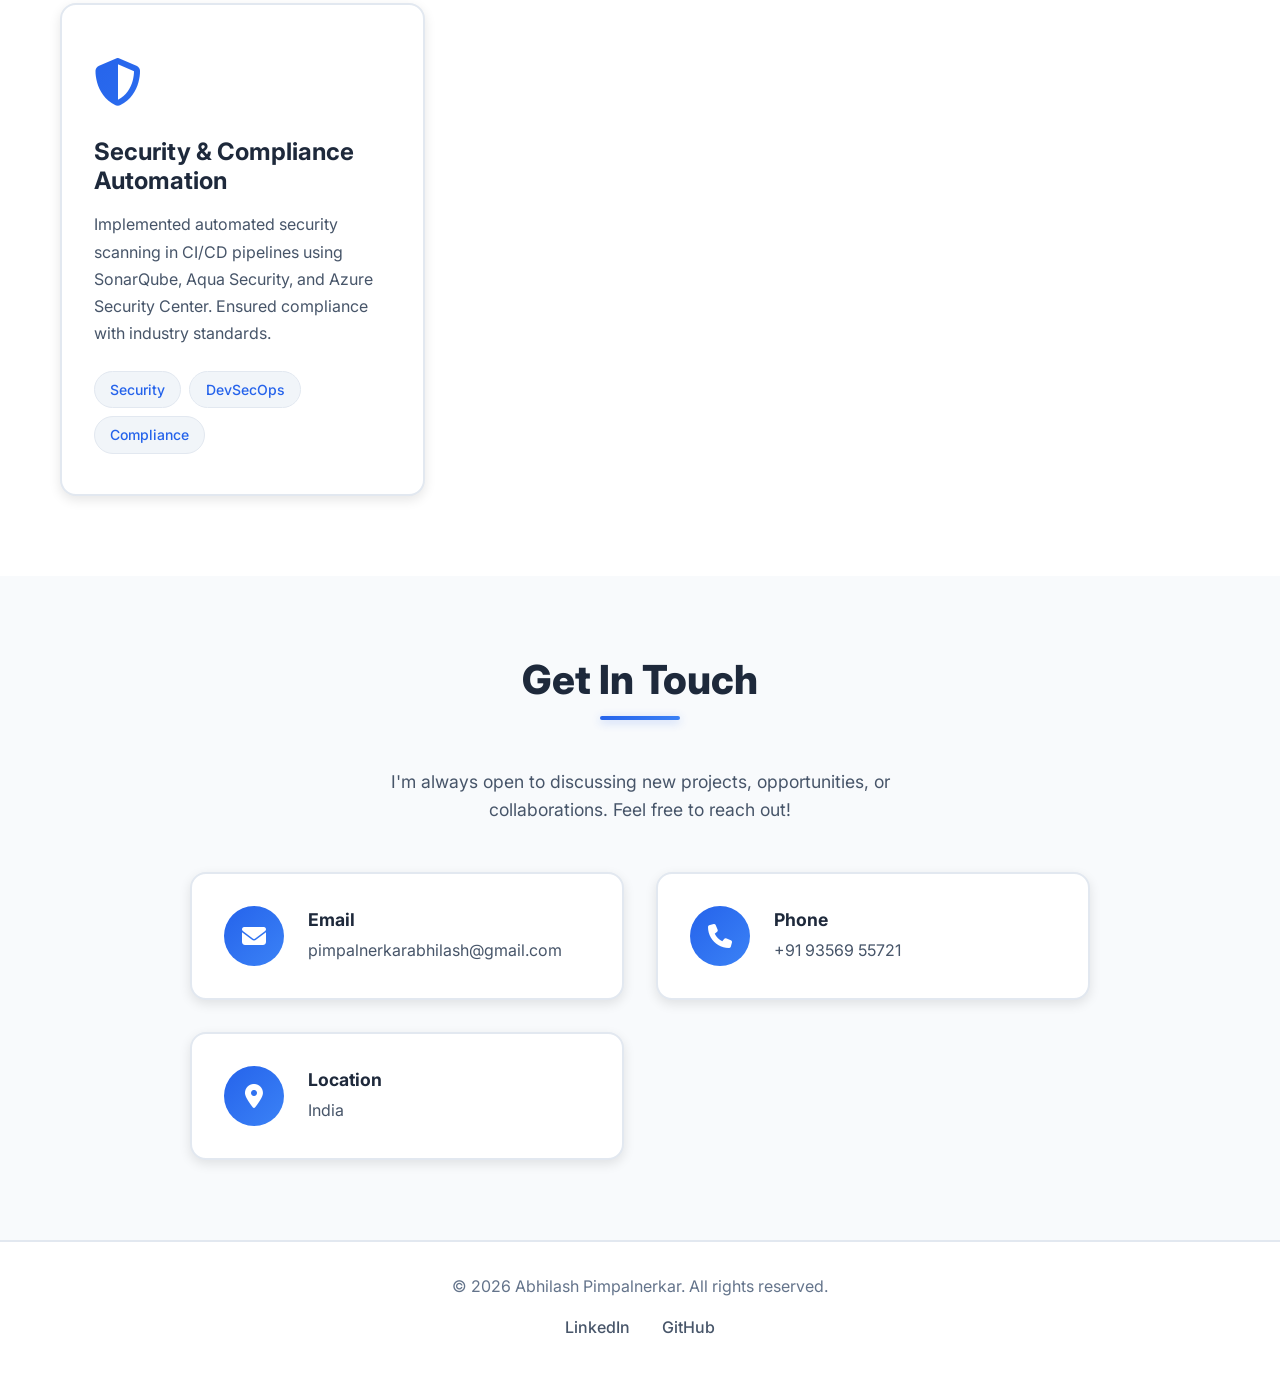
==== commit 374861a3: "changed thems" ====
--- a/index.html
+++ b/index.html
@@ -6,7 +6,11 @@
     <meta name="description" content="Abhilash Pimpalnerkar - Senior DevOps & Cloud Engineer with 9+ years of experience in Azure, Kubernetes, Terraform, and CI/CD automation.">
     <meta name="keywords" content="DevOps, Cloud Engineer, Azure, Kubernetes, Terraform, Docker, AWS, CI/CD">
     <meta name="author" content="Abhilash Pimpalnerkar">
+    <meta name="theme-color" content="#2563eb">
     <title>Abhilash Pimpalnerkar | Senior DevOps & Cloud Engineer</title>
+    <link rel="preconnect" href="https://fonts.googleapis.com">
+    <link rel="preconnect" href="https://fonts.gstatic.com" crossorigin>
+    <link href="https://fonts.googleapis.com/css2?family=Inter:wght@400;500;600;700;800&display=swap" rel="stylesheet">
     <link rel="stylesheet" href="style.css">
     <link rel="stylesheet" href="https://cdnjs.cloudflare.com/ajax/libs/font-awesome/6.4.0/css/all.min.css">
 </head>
@@ -35,9 +39,6 @@
     <section id="home" class="hero">
         <div class="hero-container">
             <div class="hero-content">
-                <div class="profile-img-container">
-                    <img src="assets/profile.jpg" alt="Abhilash Pimpalnerkar" class="profile-img">
-                </div>
                 <h1 class="hero-title">Hi, I'm <span class="highlight">Abhilash Pimpalnerkar</span></h1>
                 <p class="hero-subtitle">Senior DevOps & Cloud Engineer</p>
                 <p class="hero-description">
--- a/style.css
+++ b/style.css
@@ -1,25 +1,29 @@
 /* ========================================
-   CSS Variables & Reset
+   CSS Variables & Reset - Light Theme
    ======================================== */
 :root {
-    --primary-color: #3b82f6;
-    --primary-dark: #2563eb;
-    --secondary-color: #10b981;
+    --primary-color: #2563eb;
+    --primary-dark: #1e40af;
+    --primary-light: #3b82f6;
+    --secondary-color: #059669;
     --accent-color: #f59e0b;
-    --bg-dark: #0f172a;
-    --bg-darker: #020617;
-    --bg-light: #1e293b;
-    --bg-card: #1e293b;
-    --text-primary: #f1f5f9;
-    --text-secondary: #cbd5e1;
-    --text-muted: #94a3b8;
-    --border-color: #334155;
+    --accent-pink: #ec4899;
+    --bg-primary: #ffffff;
+    --bg-secondary: #f8fafc;
+    --bg-tertiary: #f1f5f9;
+    --bg-card: #ffffff;
+    --text-primary: #1e293b;
+    --text-secondary: #475569;
+    --text-muted: #64748b;
+    --border-color: #e2e8f0;
     --gradient-1: linear-gradient(135deg, #667eea 0%, #764ba2 100%);
     --gradient-2: linear-gradient(135deg, #f093fb 0%, #f5576c 100%);
-    --gradient-3: linear-gradient(135deg, #4facfe 0%, #00f2fe 100%);
-    --shadow-sm: 0 1px 3px rgba(0, 0, 0, 0.3);
-    --shadow-md: 0 4px 6px rgba(0, 0, 0, 0.4);
-    --shadow-lg: 0 10px 25px rgba(0, 0, 0, 0.5);
+    --gradient-3: linear-gradient(135deg, #2563eb 0%, #3b82f6 100%);
+    --gradient-hero: linear-gradient(135deg, #eef2ff 0%, #dbeafe 50%, #fce7f3 100%);
+    --shadow-sm: 0 1px 3px rgba(0, 0, 0, 0.08);
+    --shadow-md: 0 4px 12px rgba(0, 0, 0, 0.1);
+    --shadow-lg: 0 10px 30px rgba(0, 0, 0, 0.12);
+    --shadow-colored: 0 8px 20px rgba(37, 99, 235, 0.15);
     --transition: all 0.3s ease;
 }
 
@@ -35,8 +39,8 @@
 }
 
 body {
-    font-family: 'Segoe UI', Tahoma, Geneva, Verdana, sans-serif;
-    background: var(--bg-dark);
+    font-family: 'Inter', 'Segoe UI', Tahoma, Geneva, Verdana, sans-serif;
+    background: var(--bg-primary);
     color: var(--text-primary);
     line-height: 1.6;
     overflow-x: hidden;
@@ -76,11 +80,12 @@
     top: 0;
     left: 0;
     right: 0;
-    background: rgba(15, 23, 42, 0.95);
+    background: rgba(255, 255, 255, 0.95);
     backdrop-filter: blur(10px);
     padding: 1rem 0;
     z-index: 1000;
-    box-shadow: var(--shadow-md);
+    box-shadow: 0 2px 10px rgba(0, 0, 0, 0.05);
+    border-bottom: 1px solid var(--border-color);
 }
 
 .nav-container {
@@ -157,7 +162,7 @@
     display: flex;
     align-items: center;
     justify-content: center;
-    background: linear-gradient(135deg, #0f172a 0%, #1e293b 100%);
+    background: var(--gradient-hero);
     position: relative;
     overflow: hidden;
     padding-top: 80px;
@@ -170,9 +175,9 @@
     left: 0;
     right: 0;
     bottom: 0;
-    background: url('data:image/svg+xml,<svg xmlns="http://www.w3.org/2000/svg" viewBox="0 0 1440 320"><path fill="%233b82f6" fill-opacity="0.1" d="M0,96L48,112C96,128,192,160,288,160C384,160,480,128,576,133.3C672,139,768,181,864,181.3C960,181,1056,139,1152,122.7C1248,107,1344,117,1392,122.7L1440,128L1440,320L1392,320C1344,320,1248,320,1152,320C1056,320,960,320,864,320C768,320,672,320,576,320C480,320,384,320,288,320C192,320,96,320,48,320L0,320Z"></path></svg>') no-repeat bottom;
+    background: url('data:image/svg+xml,<svg xmlns="http://www.w3.org/2000/svg" viewBox="0 0 1440 320"><path fill="%232563eb" fill-opacity="0.05" d="M0,96L48,112C96,128,192,160,288,160C384,160,480,128,576,133.3C672,139,768,181,864,181.3C960,181,1056,139,1152,122.7C1248,107,1344,117,1392,122.7L1440,128L1440,320L1392,320C1344,320,1248,320,1152,320C1056,320,960,320,864,320C768,320,672,320,576,320C480,320,384,320,288,320C192,320,96,320,48,320L0,320Z"></path></svg>') no-repeat bottom;
     background-size: cover;
-    opacity: 0.3;
+    opacity: 0.6;
 }
 
 .hero-container {
@@ -193,8 +198,8 @@
     height: 100%;
     border-radius: 50%;
     object-fit: cover;
-    border: 4px solid var(--primary-color);
-    box-shadow: 0 0 30px rgba(59, 130, 246, 0.4);
+    border: 5px solid var(--primary-color);
+    box-shadow: 0 10px 40px rgba(37, 99, 235, 0.3), 0 0 0 10px rgba(37, 99, 235, 0.1);
     animation: float 3s ease-in-out infinite;
 }
 
@@ -211,6 +216,8 @@
     font-size: 3rem;
     margin-bottom: 1rem;
     animation: fadeInUp 0.8s ease;
+    color: var(--text-primary);
+    font-weight: 800;
 }
 
 .highlight {
@@ -267,15 +274,16 @@
 }
 
 .btn-primary {
-    background: var(--primary-color);
+    background: var(--gradient-3);
     color: white;
-    box-shadow: 0 4px 15px rgba(59, 130, 246, 0.4);
+    box-shadow: var(--shadow-colored);
+    border: none;
 }
 
 .btn-primary:hover {
     background: var(--primary-dark);
-    transform: translateY(-2px);
-    box-shadow: 0 6px 20px rgba(59, 130, 246, 0.6);
+    transform: translateY(-3px) scale(1.02);
+    box-shadow: 0 8px 25px rgba(37, 99, 235, 0.4);
 }
 
 .btn-secondary {
@@ -287,7 +295,8 @@
 .btn-secondary:hover {
     background: var(--primary-color);
     color: white;
-    transform: translateY(-2px);
+    transform: translateY(-3px) scale(1.02);
+    box-shadow: var(--shadow-colored);
 }
 
 .social-links {
@@ -308,12 +317,15 @@
     font-size: 1.5rem;
     transition: var(--transition);
     border: 2px solid var(--border-color);
+    box-shadow: var(--shadow-sm);
 }
 
 .social-links a:hover {
     background: var(--primary-color);
-    transform: translateY(-3px);
-    box-shadow: 0 5px 15px rgba(59, 130, 246, 0.4);
+    color: white;
+    transform: translateY(-3px) rotate(5deg);
+    box-shadow: var(--shadow-colored);
+    border-color: var(--primary-color);
 }
 
 /* ========================================
@@ -325,6 +337,8 @@
     margin-bottom: 3rem;
     position: relative;
     padding-bottom: 1rem;
+    color: var(--text-primary);
+    font-weight: 800;
 }
 
 .section-title::after {
@@ -337,25 +351,60 @@
     height: 4px;
     background: var(--gradient-3);
     border-radius: 2px;
-}
-
-/* ========================================
-   About Section
+    box-shadow: 0 2px 10px rgba(37, 99, 235, 0.3);
+}
+
+/* ========================================
+   About Section - With New Animations
    ======================================== */
 .about {
-    background: var(--bg-darker);
+    background: var(--bg-secondary);
+    position: relative;
+    overflow: hidden;
+}
+
+.about::before {
+    content: '';
+    position: absolute;
+    top: -50%;
+    right: -10%;
+    width: 500px;
+    height: 500px;
+    background: radial-gradient(circle, rgba(37, 99, 235, 0.08) 0%, transparent 70%);
+    border-radius: 50%;
+    pointer-events: none;
 }
 
 .about-content {
     max-width: 900px;
     margin: 0 auto;
+    position: relative;
+    z-index: 1;
 }
 
 .about-text {
-    font-size: 1.1rem;
+    font-size: 1.15rem;
     color: var(--text-secondary);
     margin-bottom: 1.5rem;
     text-align: center;
+    line-height: 1.8;
+    opacity: 0;
+    animation: slideInLeft 0.8s ease forwards;
+}
+
+.about-text:nth-child(2) {
+    animation-delay: 0.3s;
+}
+
+@keyframes slideInLeft {
+    from {
+        opacity: 0;
+        transform: translateX(-50px);
+    }
+    to {
+        opacity: 1;
+        transform: translateX(0);
+    }
 }
 
 .about-stats {
@@ -367,34 +416,93 @@
 
 .stat-item {
     text-align: center;
-    padding: 2rem;
+    padding: 2.5rem 2rem;
     background: var(--bg-card);
-    border-radius: 12px;
+    border-radius: 16px;
     box-shadow: var(--shadow-md);
     transition: var(--transition);
+    border: 2px solid var(--border-color);
+    position: relative;
+    overflow: hidden;
+    opacity: 0;
+    animation: bounceIn 0.8s ease forwards;
+}
+
+.stat-item:nth-child(1) {
+    animation-delay: 0.6s;
+}
+
+.stat-item:nth-child(2) {
+    animation-delay: 0.8s;
+}
+
+.stat-item:nth-child(3) {
+    animation-delay: 1s;
+}
+
+@keyframes bounceIn {
+    0% {
+        opacity: 0;
+        transform: scale(0.3) translateY(50px);
+    }
+    50% {
+        opacity: 1;
+        transform: scale(1.05);
+    }
+    70% {
+        transform: scale(0.95);
+    }
+    100% {
+        opacity: 1;
+        transform: scale(1) translateY(0);
+    }
+}
+
+.stat-item::before {
+    content: '';
+    position: absolute;
+    top: 0;
+    left: 0;
+    width: 100%;
+    height: 4px;
+    background: var(--gradient-3);
+    transform: scaleX(0);
+    transition: transform 0.5s ease;
 }
 
 .stat-item:hover {
-    transform: translateY(-5px);
-    box-shadow: var(--shadow-lg);
+    transform: translateY(-10px) scale(1.02);
+    box-shadow: var(--shadow-colored);
+    border-color: var(--primary-color);
+}
+
+.stat-item:hover::before {
+    transform: scaleX(1);
 }
 
 .stat-item h3 {
-    font-size: 3rem;
-    color: var(--primary-color);
+    font-size: 3.5rem;
+    background: var(--gradient-3);
+    -webkit-background-clip: text;
+    -webkit-text-fill-color: transparent;
+    background-clip: text;
     margin-bottom: 0.5rem;
+    font-weight: 800;
 }
 
 .stat-item p {
-    color: var(--text-muted);
-    font-size: 1rem;
+    color: var(--text-secondary);
+    font-size: 1.05rem;
+    font-weight: 500;
+    text-transform: uppercase;
+    letter-spacing: 0.5px;
 }
 
 /* ========================================
    Skills Section
    ======================================== */
 .skills {
-    background: var(--bg-dark);
+    background: var(--bg-primary);
 }
 
 .skills-grid {
@@ -406,38 +514,60 @@
 .skill-card {
     background: var(--bg-card);
     padding: 2rem;
-    border-radius: 12px;
+    border-radius: 16px;
     box-shadow: var(--shadow-md);
     transition: var(--transition);
-    border: 1px solid var(--border-color);
+    border: 2px solid var(--border-color);
+    position: relative;
+    overflow: hidden;
+}
+
+.skill-card::before {
+    content: '';
+    position: absolute;
+    top: 0;
+    left: 0;
+    width: 100%;
+    height: 100%;
+    background: linear-gradient(135deg, rgba(37, 99, 235, 0.05) 0%, transparent 100%);
+    opacity: 0;
+    transition: opacity 0.3s ease;
+}
+
+.skill-card:hover::before {
+    opacity: 1;
 }
 
 .skill-card:hover {
-    transform: translateY(-5px);
-    box-shadow: var(--shadow-lg);
+    transform: translateY(-8px);
+    box-shadow: var(--shadow-colored);
     border-color: var(--primary-color);
 }
 
 .skill-icon {
     font-size: 3rem;
-    color: var(--primary-color);
+    background: var(--gradient-3);
+    -webkit-background-clip: text;
+    -webkit-text-fill-color: transparent;
+    background-clip: text;
     margin-bottom: 1rem;
 }
 
 .skill-card h3 {
     font-size: 1.5rem;
     margin-bottom: 0.5rem;
+    color: var(--text-primary);
 }
 
 .skill-card p {
-    color: var(--text-muted);
+    color: var(--text-secondary);
     margin-bottom: 1rem;
     font-size: 0.95rem;
 }
 
 .skill-bar {
     height: 8px;
-    background: var(--bg-darker);
+    background: var(--bg-tertiary);
     border-radius: 4px;
     overflow: hidden;
 }
@@ -447,13 +577,14 @@
     background: var(--gradient-3);
     border-radius: 4px;
     transition: width 1s ease;
+    box-shadow: 0 0 10px rgba(37, 99, 235, 0.3);
 }
 
 /* ========================================
    Experience Section
    ======================================== */
 .experience {
-    background: var(--bg-darker);
+    background: var(--bg-secondary);
 }
 
 .timeline {
@@ -468,8 +599,9 @@
     left: 30px;
     top: 0;
     bottom: 0;
-    width: 2px;
-    background: var(--border-color);
+    width: 3px;
+    background: linear-gradient(to bottom, var(--primary-color), var(--primary-light));
+    border-radius: 2px;
 }
 
 .timeline-item {
@@ -482,31 +614,35 @@
     position: absolute;
     left: 20px;
     top: 0;
-    width: 20px;
-    height: 20px;
+    width: 22px;
+    height: 22px;
     border-radius: 50%;
     background: var(--primary-color);
-    border: 4px solid var(--bg-darker);
-    box-shadow: 0 0 0 4px var(--border-color);
+    border: 4px solid var(--bg-secondary);
+    box-shadow: 0 0 0 4px rgba(37, 99, 235, 0.2);
+    z-index: 1;
 }
 
 .timeline-content {
     background: var(--bg-card);
     padding: 2rem;
-    border-radius: 12px;
+    border-radius: 16px;
     box-shadow: var(--shadow-md);
     transition: var(--transition);
+    border: 2px solid var(--border-color);
 }
 
 .timeline-content:hover {
-    transform: translateX(5px);
-    box-shadow: var(--shadow-lg);
+    transform: translateX(10px);
+    box-shadow: var(--shadow-colored);
+    border-color: var(--primary-color);
 }
 
 .timeline-content h3 {
     font-size: 1.5rem;
     color: var(--primary-color);
     margin-bottom: 0.5rem;
+    font-weight: 700;
 }
 
 .timeline-content h4 {
@@ -517,7 +653,7 @@
 
 .duration {
     color: var(--text-muted);
-    font-weight: 400;
+    font-weight: 500;
     font-size: 0.95rem;
 }
 
@@ -544,7 +680,7 @@
    Projects Section
    ======================================== */
 .projects {
-    background: var(--bg-dark);
+    background: var(--bg-primary);
 }
 
 .projects-grid {
@@ -555,28 +691,50 @@
 
 .project-card {
     background: var(--bg-card);
-    padding: 2rem;
-    border-radius: 12px;
+    padding: 2.5rem 2rem;
+    border-radius: 16px;
     box-shadow: var(--shadow-md);
     transition: var(--transition);
-    border: 1px solid var(--border-color);
+    border: 2px solid var(--border-color);
+    position: relative;
+    overflow: hidden;
+}
+
+.project-card::after {
+    content: '';
+    position: absolute;
+    bottom: 0;
+    left: 0;
+    width: 100%;
+    height: 4px;
+    background: var(--gradient-3);
+    transform: scaleX(0);
+    transition: transform 0.3s ease;
+}
+
+.project-card:hover::after {
+    transform: scaleX(1);
 }
 
 .project-card:hover {
-    transform: translateY(-5px);
-    box-shadow: var(--shadow-lg);
+    transform: translateY(-8px);
+    box-shadow: var(--shadow-colored);
     border-color: var(--primary-color);
 }
 
 .project-icon {
     font-size: 3rem;
-    color: var(--primary-color);
+    background: var(--gradient-3);
+    -webkit-background-clip: text;
+    -webkit-text-fill-color: transparent;
+    background-clip: text;
     margin-bottom: 1rem;
 }
 
 .project-card h3 {
     font-size: 1.5rem;
     margin-bottom: 1rem;
+    color: var(--text-primary);
 }
 
 .project-card p {
@@ -592,19 +750,27 @@
 }
 
 .tag {
-    padding: 0.375rem 0.875rem;
-    background: var(--bg-darker);
+    padding: 0.4rem 0.95rem;
+    background: var(--bg-tertiary);
     color: var(--primary-color);
     border-radius: 20px;
     font-size: 0.875rem;
     border: 1px solid var(--border-color);
+    font-weight: 500;
+    transition: var(--transition);
+}
+
+.tag:hover {
+    background: var(--primary-color);
+    color: white;
+    border-color: var(--primary-color);
 }
 
 /* ========================================
    Contact Section
    ======================================== */
 .contact {
-    background: var(--bg-darker);
+    background: var(--bg-secondary);
 }
 
 .contact-description {
@@ -629,14 +795,16 @@
     gap: 1.5rem;
     padding: 2rem;
     background: var(--bg-card);
-    border-radius: 12px;
+    border-radius: 16px;
     box-shadow: var(--shadow-md);
     transition: var(--transition);
+    border: 2px solid var(--border-color);
 }
 
 .contact-item:hover {
     transform: translateY(-5px);
-    box-shadow: var(--shadow-lg);
+    box-shadow: var(--shadow-colored);
+    border-color: var(--primary-color);
 }
 
 .contact-icon {
@@ -645,10 +813,11 @@
     display: flex;
     align-items: center;
     justify-content: center;
-    background: var(--primary-color);
+    background: var(--gradient-3);
     border-radius: 50%;
     font-size: 1.5rem;
     flex-shrink: 0;
+    color: white;
 }
 
 .contact-details h3 {
@@ -669,10 +838,10 @@
    Footer
    ======================================== */
 .footer {
-    background: var(--bg-darker);
+    background: var(--bg-primary);
     padding: 2rem 0;
     text-align: center;
-    border-top: 1px solid var(--border-color);
+    border-top: 2px solid var(--border-color);
 }
 
 .footer p {
@@ -708,12 +877,13 @@
         left: -100%;
         top: 70px;
         flex-direction: column;
-        background: var(--bg-darker);
+        background: rgba(255, 255, 255, 0.98);
         width: 100%;
         text-align: center;
         transition: 0.3s;
         box-shadow: var(--shadow-lg);
         padding: 2rem 0;
+        border-top: 1px solid var(--border-color);
     }
 
     .nav-menu.active {
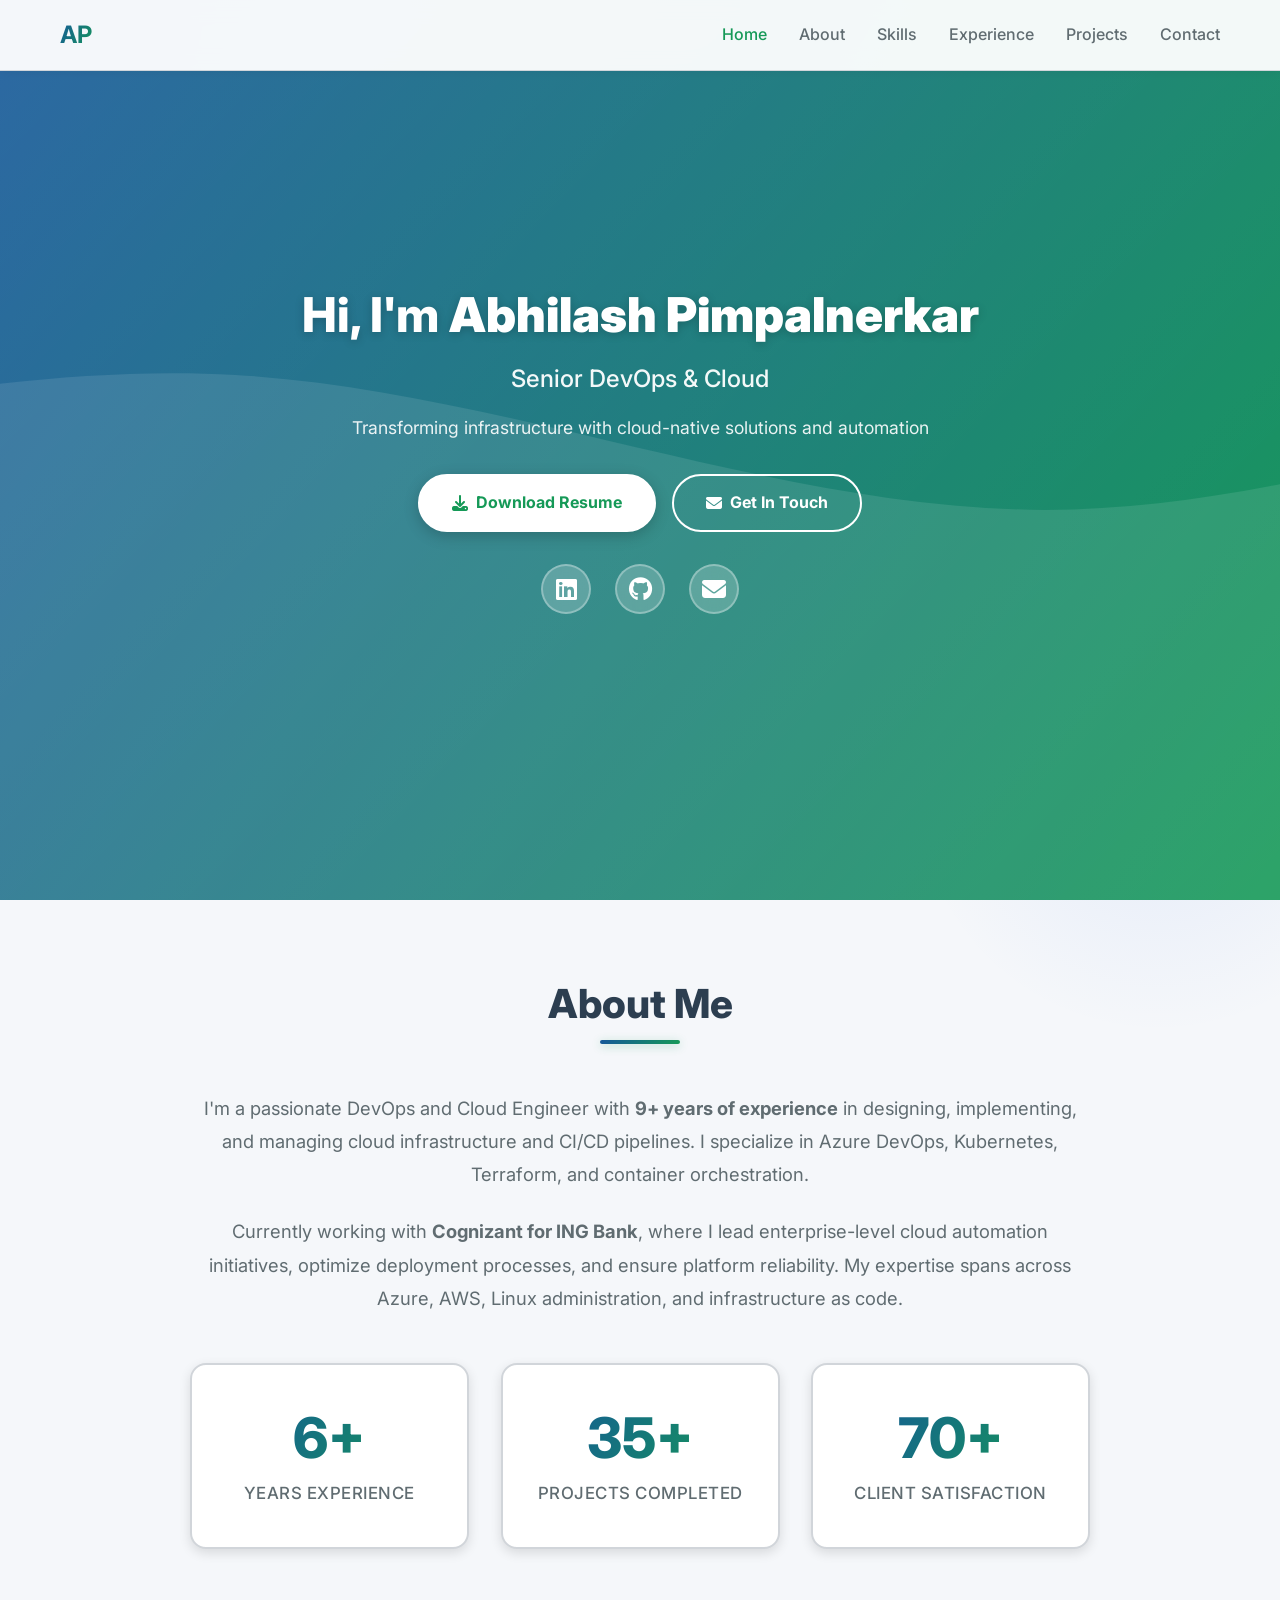
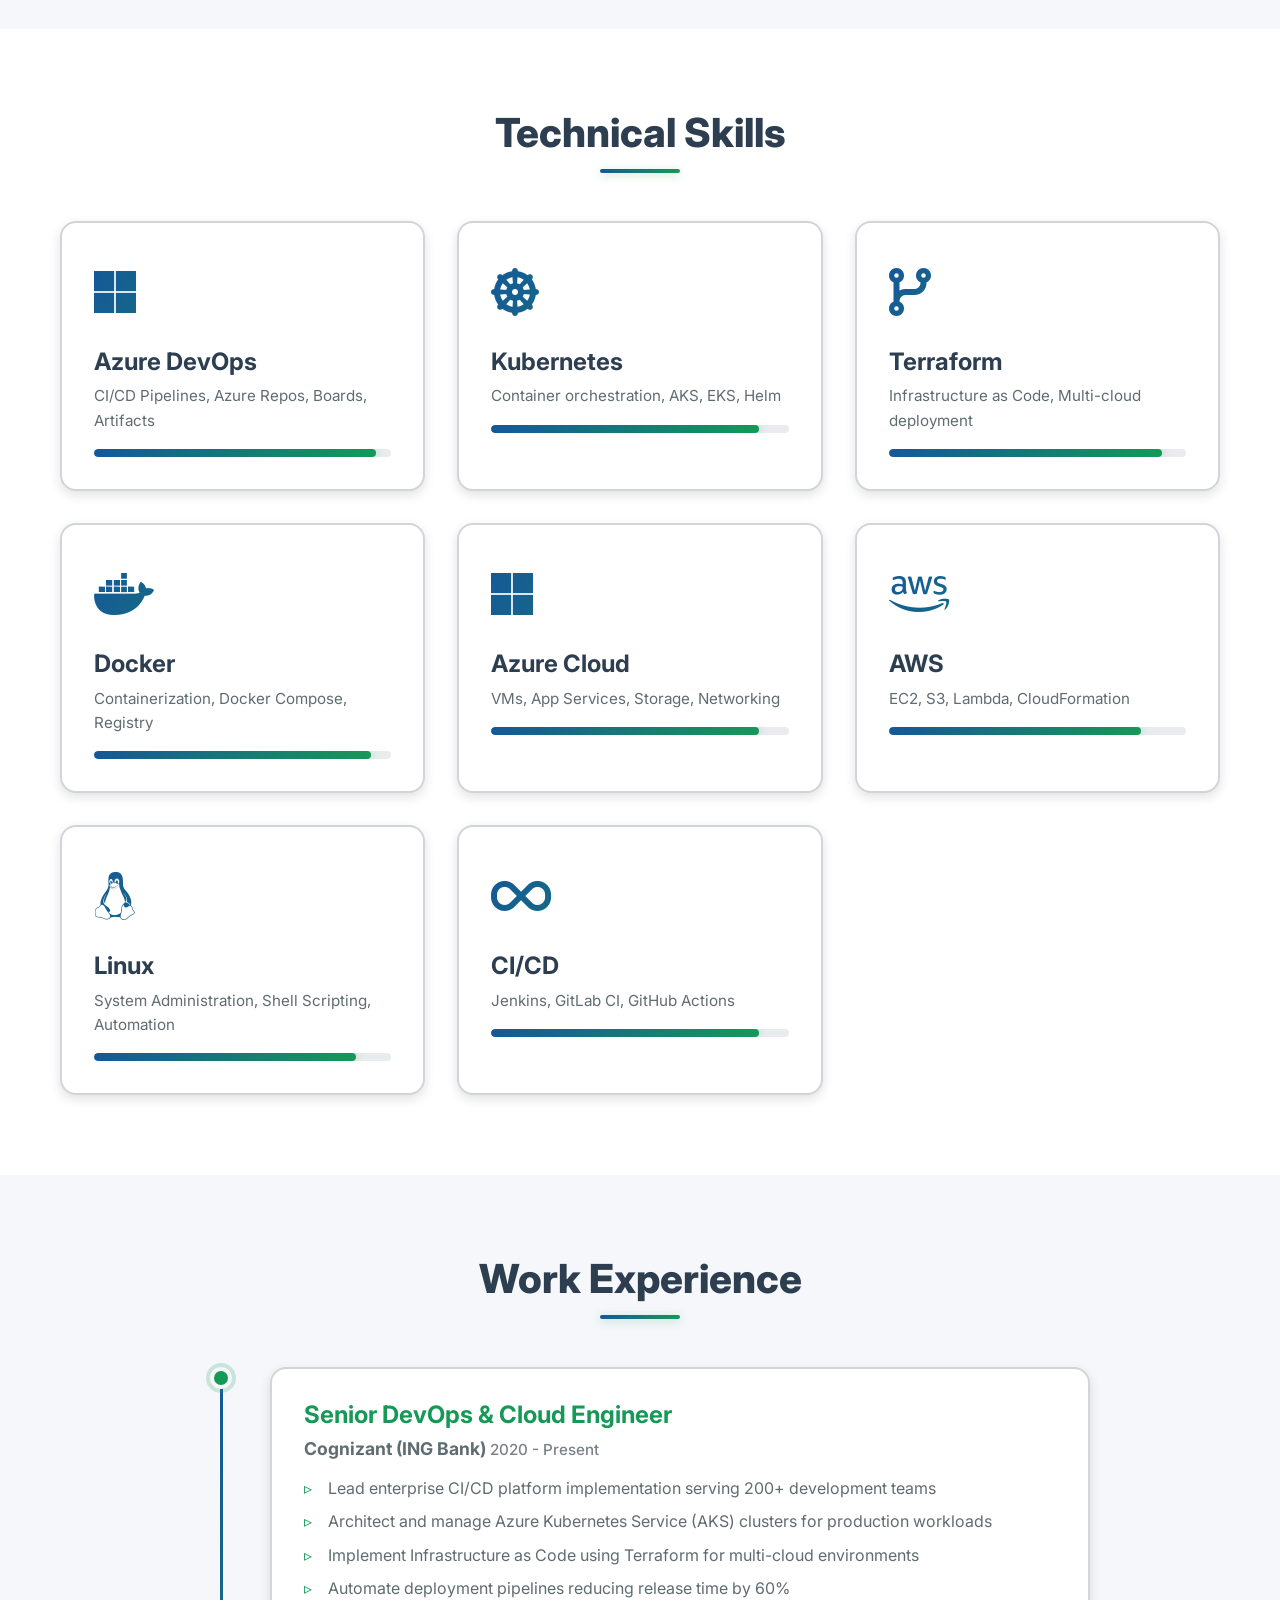
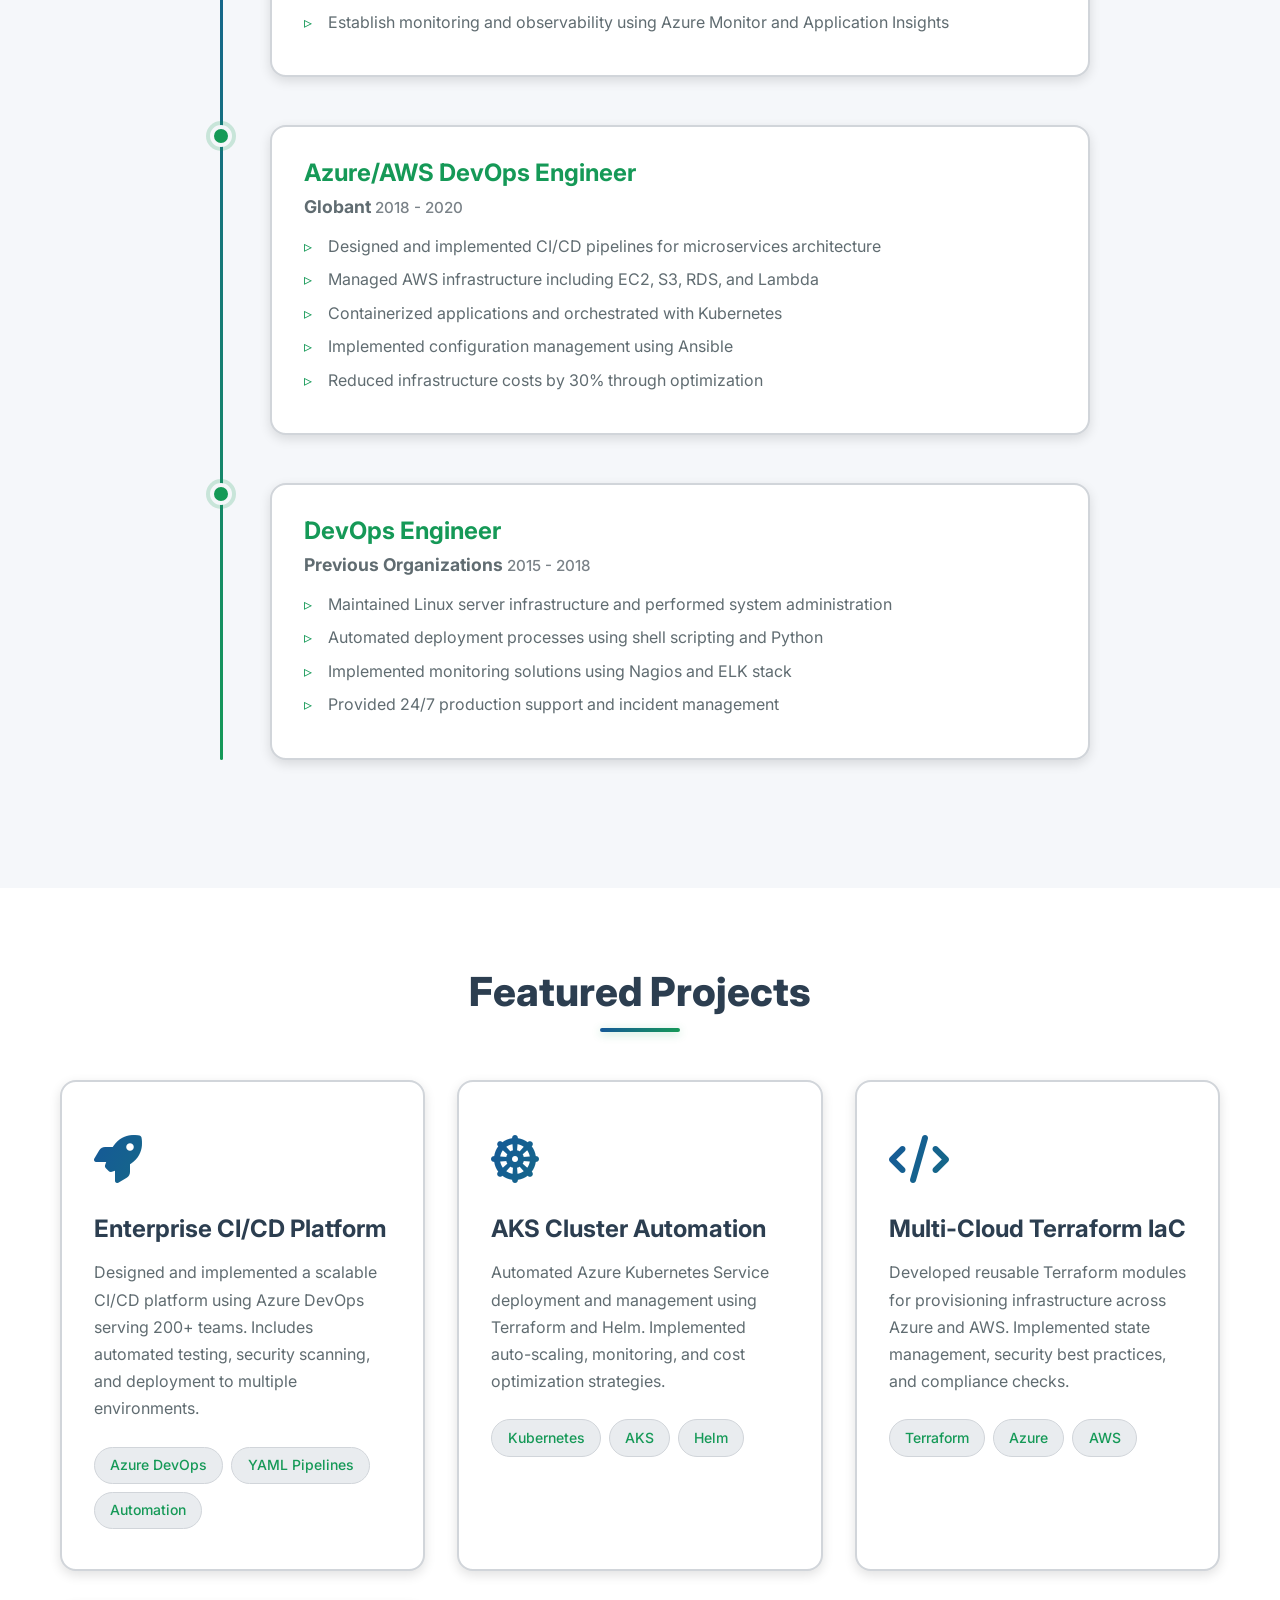
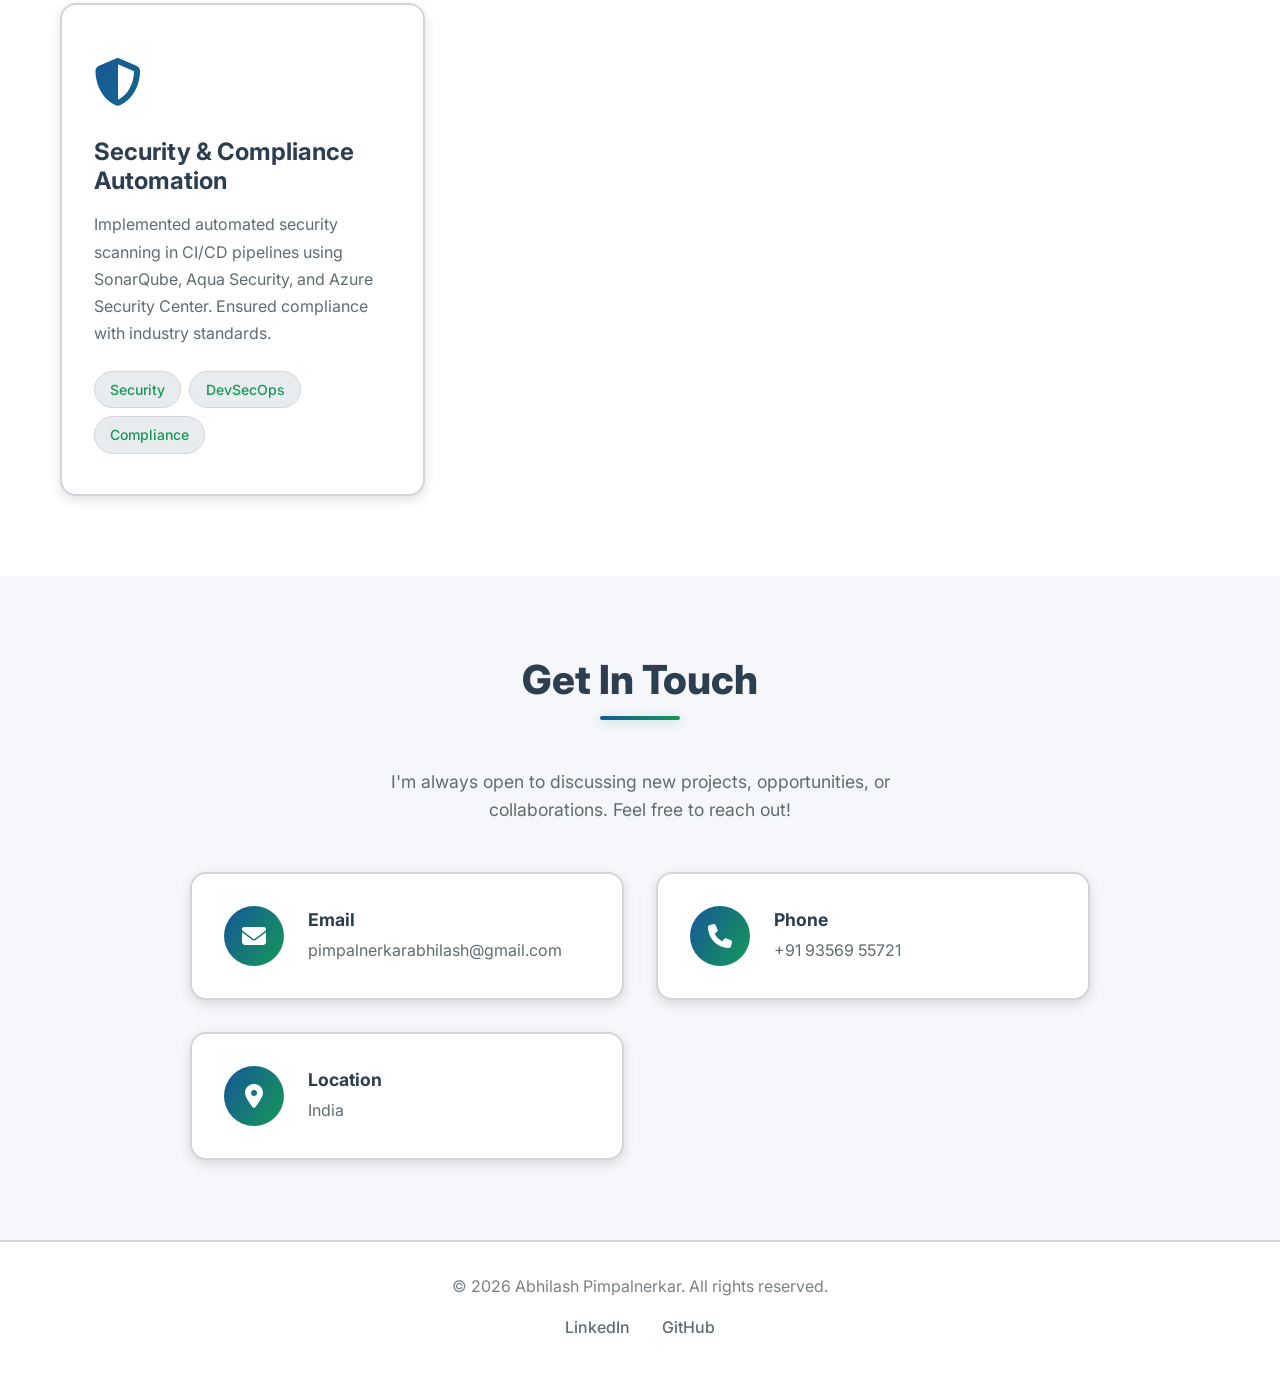
==== commit 85f35d60: "update design to Cayman-inspired" ====
--- a/index.html
+++ b/index.html
@@ -6,7 +6,7 @@
     <meta name="description" content="Abhilash Pimpalnerkar - Senior DevOps & Cloud Engineer with 9+ years of experience in Azure, Kubernetes, Terraform, and CI/CD automation.">
     <meta name="keywords" content="DevOps, Cloud Engineer, Azure, Kubernetes, Terraform, Docker, AWS, CI/CD">
     <meta name="author" content="Abhilash Pimpalnerkar">
-    <meta name="theme-color" content="#2563eb">
+    <meta name="theme-color" content="#159957">
     <title>Abhilash Pimpalnerkar | Senior DevOps & Cloud Engineer</title>
     <link rel="preconnect" href="https://fonts.googleapis.com">
     <link rel="preconnect" href="https://fonts.gstatic.com" crossorigin>
--- a/style.css
+++ b/style.css
@@ -1,29 +1,29 @@
 /* ========================================
-   CSS Variables & Reset - Light Theme
+   CSS Variables & Reset - Cayman Inspired Theme
    ======================================== */
 :root {
-    --primary-color: #2563eb;
-    --primary-dark: #1e40af;
-    --primary-light: #3b82f6;
-    --secondary-color: #059669;
-    --accent-color: #f59e0b;
-    --accent-pink: #ec4899;
+    --primary-color: #159957;
+    --primary-dark: #0e6b3f;
+    --primary-light: #1fa36c;
+    --secondary-color: #155799;
+    --accent-color: #1e7e34;
+    --accent-blue: #007bff;
     --bg-primary: #ffffff;
-    --bg-secondary: #f8fafc;
-    --bg-tertiary: #f1f5f9;
+    --bg-secondary: #f5f7fa;
+    --bg-tertiary: #e9ecef;
     --bg-card: #ffffff;
-    --text-primary: #1e293b;
-    --text-secondary: #475569;
-    --text-muted: #64748b;
-    --border-color: #e2e8f0;
-    --gradient-1: linear-gradient(135deg, #667eea 0%, #764ba2 100%);
-    --gradient-2: linear-gradient(135deg, #f093fb 0%, #f5576c 100%);
-    --gradient-3: linear-gradient(135deg, #2563eb 0%, #3b82f6 100%);
-    --gradient-hero: linear-gradient(135deg, #eef2ff 0%, #dbeafe 50%, #fce7f3 100%);
+    --text-primary: #2c3e50;
+    --text-secondary: #606c71;
+    --text-muted: #7a8288;
+    --border-color: #d1d5da;
+    --gradient-1: linear-gradient(120deg, #155799 0%, #159957 100%);
+    --gradient-2: linear-gradient(120deg, #1e7e34 0%, #00d4ff 100%);
+    --gradient-3: linear-gradient(120deg, #155799 0%, #159957 100%);
+    --gradient-hero: linear-gradient(120deg, #155799 0%, #159957 100%);
     --shadow-sm: 0 1px 3px rgba(0, 0, 0, 0.08);
-    --shadow-md: 0 4px 12px rgba(0, 0, 0, 0.1);
-    --shadow-lg: 0 10px 30px rgba(0, 0, 0, 0.12);
-    --shadow-colored: 0 8px 20px rgba(37, 99, 235, 0.15);
+    --shadow-md: 0 4px 12px rgba(0, 0, 0, 0.12);
+    --shadow-lg: 0 10px 30px rgba(0, 0, 0, 0.15);
+    --shadow-colored: 0 8px 20px rgba(21, 153, 87, 0.2);
     --transition: all 0.3s ease;
 }
 
@@ -175,9 +175,11 @@
     left: 0;
     right: 0;
     bottom: 0;
-    background: url('data:image/svg+xml,<svg xmlns="http://www.w3.org/2000/svg" viewBox="0 0 1440 320"><path fill="%232563eb" fill-opacity="0.05" d="M0,96L48,112C96,128,192,160,288,160C384,160,480,128,576,133.3C672,139,768,181,864,181.3C960,181,1056,139,1152,122.7C1248,107,1344,117,1392,122.7L1440,128L1440,320L1392,320C1344,320,1248,320,1152,320C1056,320,960,320,864,320C768,320,672,320,576,320C480,320,384,320,288,320C192,320,96,320,48,320L0,320Z"></path></svg>') no-repeat bottom;
+    background: 
+        linear-gradient(135deg, rgba(255,255,255,0.1) 0%, transparent 100%),
+        url('data:image/svg+xml,<svg xmlns="http://www.w3.org/2000/svg" viewBox="0 0 1440 320"><path fill="rgba(255,255,255,0.1)" d="M0,96L48,112C96,128,192,160,288,160C384,160,480,128,576,133.3C672,139,768,181,864,181.3C960,181,1056,139,1152,122.7C1248,107,1344,117,1392,122.7L1440,128L1440,320L1392,320C1344,320,1248,320,1152,320C1056,320,960,320,864,320C768,320,672,320,576,320C480,320,384,320,288,320C192,320,96,320,48,320L0,320Z"></path></svg>') no-repeat bottom;
     background-size: cover;
-    opacity: 0.6;
+    opacity: 1;
 }
 
 .hero-container {
@@ -216,27 +218,27 @@
     font-size: 3rem;
     margin-bottom: 1rem;
     animation: fadeInUp 0.8s ease;
-    color: var(--text-primary);
+    color: #ffffff;
     font-weight: 800;
+    text-shadow: 0 2px 10px rgba(0, 0, 0, 0.2);
 }
 
 .highlight {
-    background: var(--gradient-3);
-    -webkit-background-clip: text;
-    -webkit-text-fill-color: transparent;
-    background-clip: text;
+    color: #ffffff;
+    font-weight: 900;
 }
 
 .hero-subtitle {
     font-size: 1.5rem;
-    color: var(--text-secondary);
+    color: rgba(255, 255, 255, 0.95);
     margin-bottom: 1rem;
     animation: fadeInUp 1s ease;
+    font-weight: 500;
 }
 
 .hero-description {
     font-size: 1.1rem;
-    color: var(--text-muted);
+    color: rgba(255, 255, 255, 0.9);
     max-width: 600px;
     margin: 0 auto 2rem;
     animation: fadeInUp 1.2s ease;
@@ -274,29 +276,31 @@
 }
 
 .btn-primary {
-    background: var(--gradient-3);
-    color: white;
-    box-shadow: var(--shadow-colored);
-    border: none;
+    background: #ffffff;
+    color: var(--primary-color);
+    box-shadow: 0 4px 15px rgba(0, 0, 0, 0.2);
+    border: 2px solid #ffffff;
+    font-weight: 700;
 }
 
 .btn-primary:hover {
-    background: var(--primary-dark);
+    background: rgba(255, 255, 255, 0.9);
     transform: translateY(-3px) scale(1.02);
-    box-shadow: 0 8px 25px rgba(37, 99, 235, 0.4);
+    box-shadow: 0 8px 25px rgba(0, 0, 0, 0.3);
 }
 
 .btn-secondary {
     background: transparent;
+    color: #ffffff;
+    border: 2px solid #ffffff;
+    font-weight: 700;
+}
+
+.btn-secondary:hover {
+    background: #ffffff;
     color: var(--primary-color);
-    border-color: var(--primary-color);
-}
-
-.btn-secondary:hover {
-    background: var(--primary-color);
-    color: white;
     transform: translateY(-3px) scale(1.02);
-    box-shadow: var(--shadow-colored);
+    box-shadow: 0 8px 25px rgba(0, 0, 0, 0.3);
 }
 
 .social-links {
@@ -312,20 +316,20 @@
     align-items: center;
     justify-content: center;
     border-radius: 50%;
-    background: var(--bg-card);
-    color: var(--text-primary);
+    background: rgba(255, 255, 255, 0.2);
+    color: #ffffff;
     font-size: 1.5rem;
     transition: var(--transition);
-    border: 2px solid var(--border-color);
-    box-shadow: var(--shadow-sm);
+    border: 2px solid rgba(255, 255, 255, 0.3);
+    backdrop-filter: blur(10px);
 }
 
 .social-links a:hover {
-    background: var(--primary-color);
-    color: white;
-    transform: translateY(-3px) rotate(5deg);
-    box-shadow: var(--shadow-colored);
-    border-color: var(--primary-color);
+    background: #ffffff;
+    color: var(--primary-color);
+    transform: translateY(-3px) scale(1.1);
+    box-shadow: 0 5px 20px rgba(0, 0, 0, 0.3);
+    border-color: #ffffff;
 }
 
 /* ========================================
@@ -349,9 +353,9 @@
     transform: translateX(-50%);
     width: 80px;
     height: 4px;
-    background: var(--gradient-3);
+    background: var(--gradient-1);
     border-radius: 2px;
-    box-shadow: 0 2px 10px rgba(37, 99, 235, 0.3);
+    box-shadow: 0 2px 10px rgba(21, 153, 87, 0.3);
 }
 
 /* ========================================
@@ -465,7 +469,7 @@
     left: 0;
     width: 100%;
     height: 4px;
-    background: var(--gradient-3);
+    background: var(--gradient-1);
     transform: scaleX(0);
     transition: transform 0.5s ease;
 }
@@ -482,7 +486,7 @@
 
 .stat-item h3 {
     font-size: 3.5rem;
-    background: var(--gradient-3);
+    background: var(--gradient-1);
     -webkit-background-clip: text;
     -webkit-text-fill-color: transparent;
     background-clip: text;
@@ -546,7 +550,7 @@
 
 .skill-icon {
     font-size: 3rem;
-    background: var(--gradient-3);
+    background: var(--gradient-1);
     -webkit-background-clip: text;
     -webkit-text-fill-color: transparent;
     background-clip: text;
@@ -574,10 +578,10 @@
 
 .skill-progress {
     height: 100%;
-    background: var(--gradient-3);
+    background: var(--gradient-1);
     border-radius: 4px;
     transition: width 1s ease;
-    box-shadow: 0 0 10px rgba(37, 99, 235, 0.3);
+    box-shadow: 0 0 10px rgba(21, 153, 87, 0.3);
 }
 
 /* ========================================
@@ -600,7 +604,7 @@
     top: 0;
     bottom: 0;
     width: 3px;
-    background: linear-gradient(to bottom, var(--primary-color), var(--primary-light));
+    background: var(--gradient-1);
     border-radius: 2px;
 }
 
@@ -619,7 +623,7 @@
     border-radius: 50%;
     background: var(--primary-color);
     border: 4px solid var(--bg-secondary);
-    box-shadow: 0 0 0 4px rgba(37, 99, 235, 0.2);
+    box-shadow: 0 0 0 4px rgba(21, 153, 87, 0.2);
     z-index: 1;
 }
 
@@ -707,7 +711,7 @@
     left: 0;
     width: 100%;
     height: 4px;
-    background: var(--gradient-3);
+    background: var(--gradient-1);
     transform: scaleX(0);
     transition: transform 0.3s ease;
 }
@@ -724,7 +728,7 @@
 
 .project-icon {
     font-size: 3rem;
-    background: var(--gradient-3);
+    background: var(--gradient-1);
     -webkit-background-clip: text;
     -webkit-text-fill-color: transparent;
     background-clip: text;
@@ -813,7 +817,7 @@
     display: flex;
     align-items: center;
     justify-content: center;
-    background: var(--gradient-3);
+    background: var(--gradient-1);
     border-radius: 50%;
     font-size: 1.5rem;
     flex-shrink: 0;
